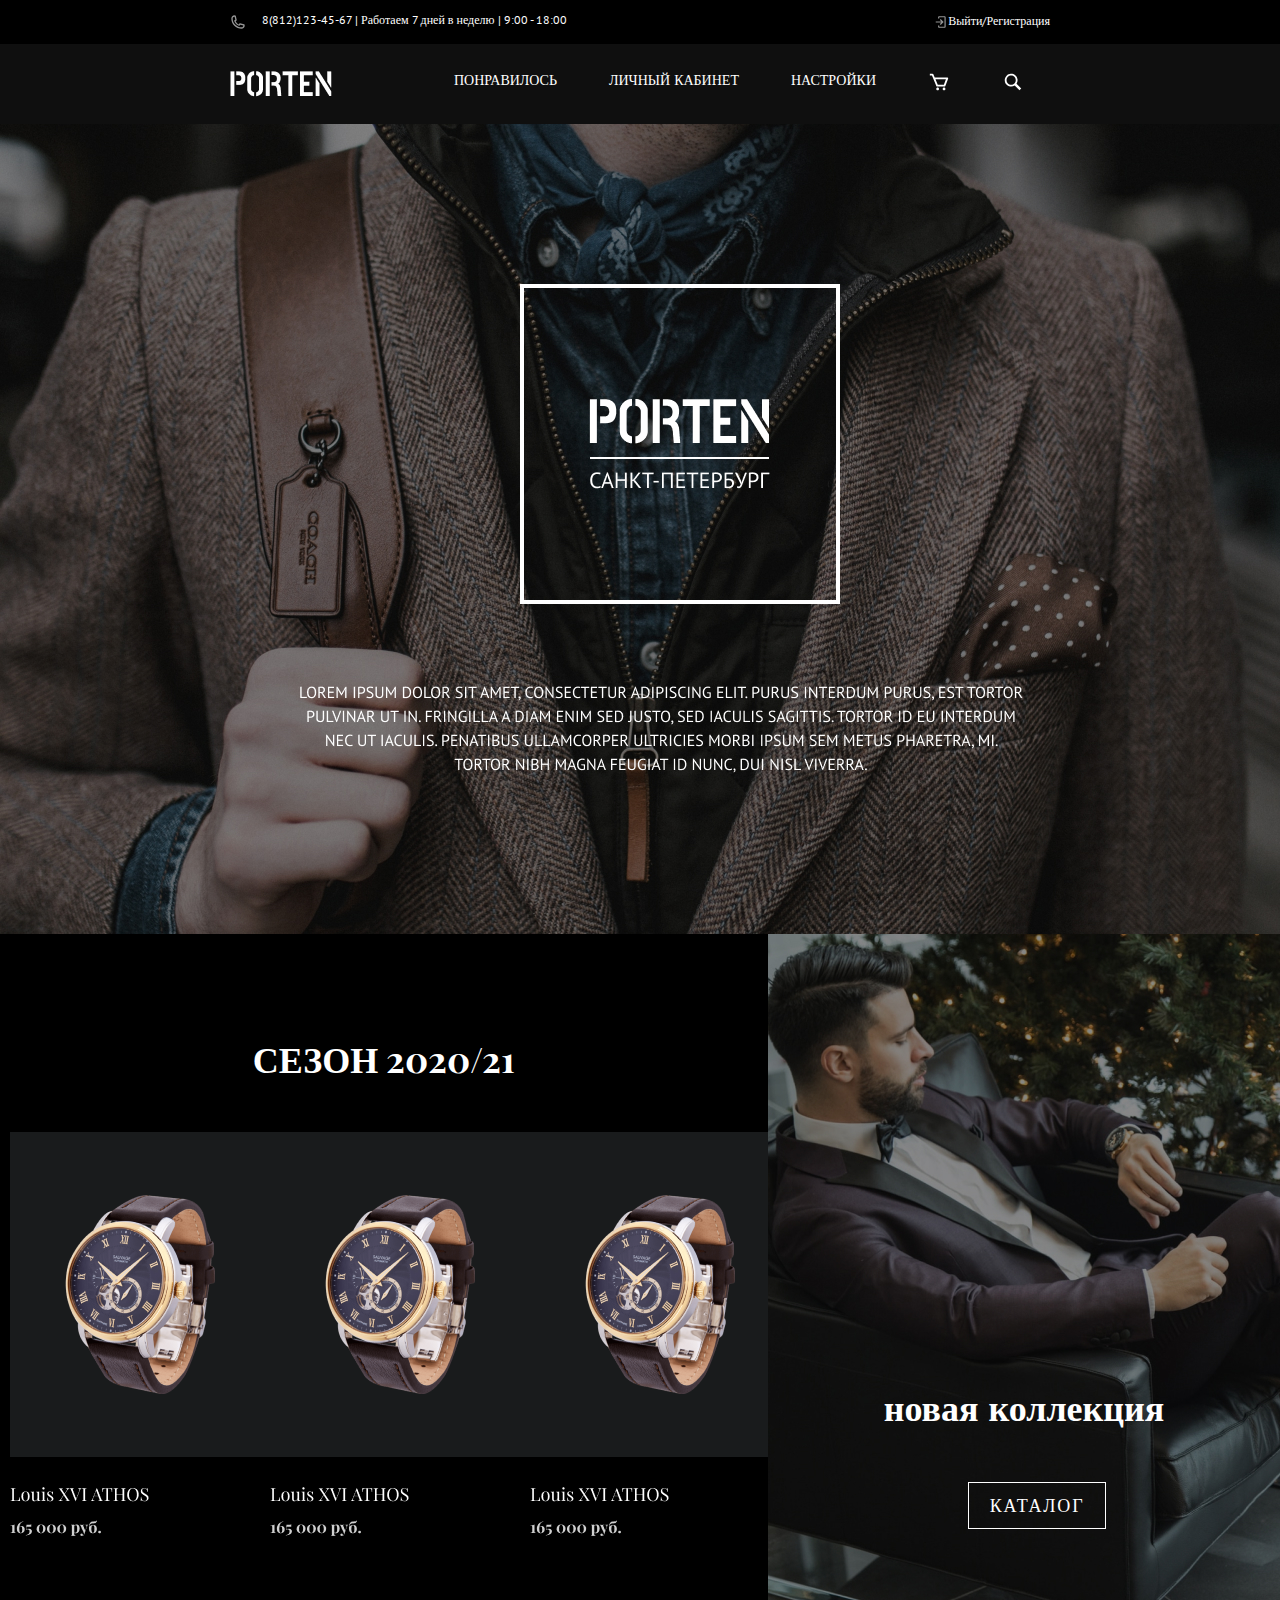
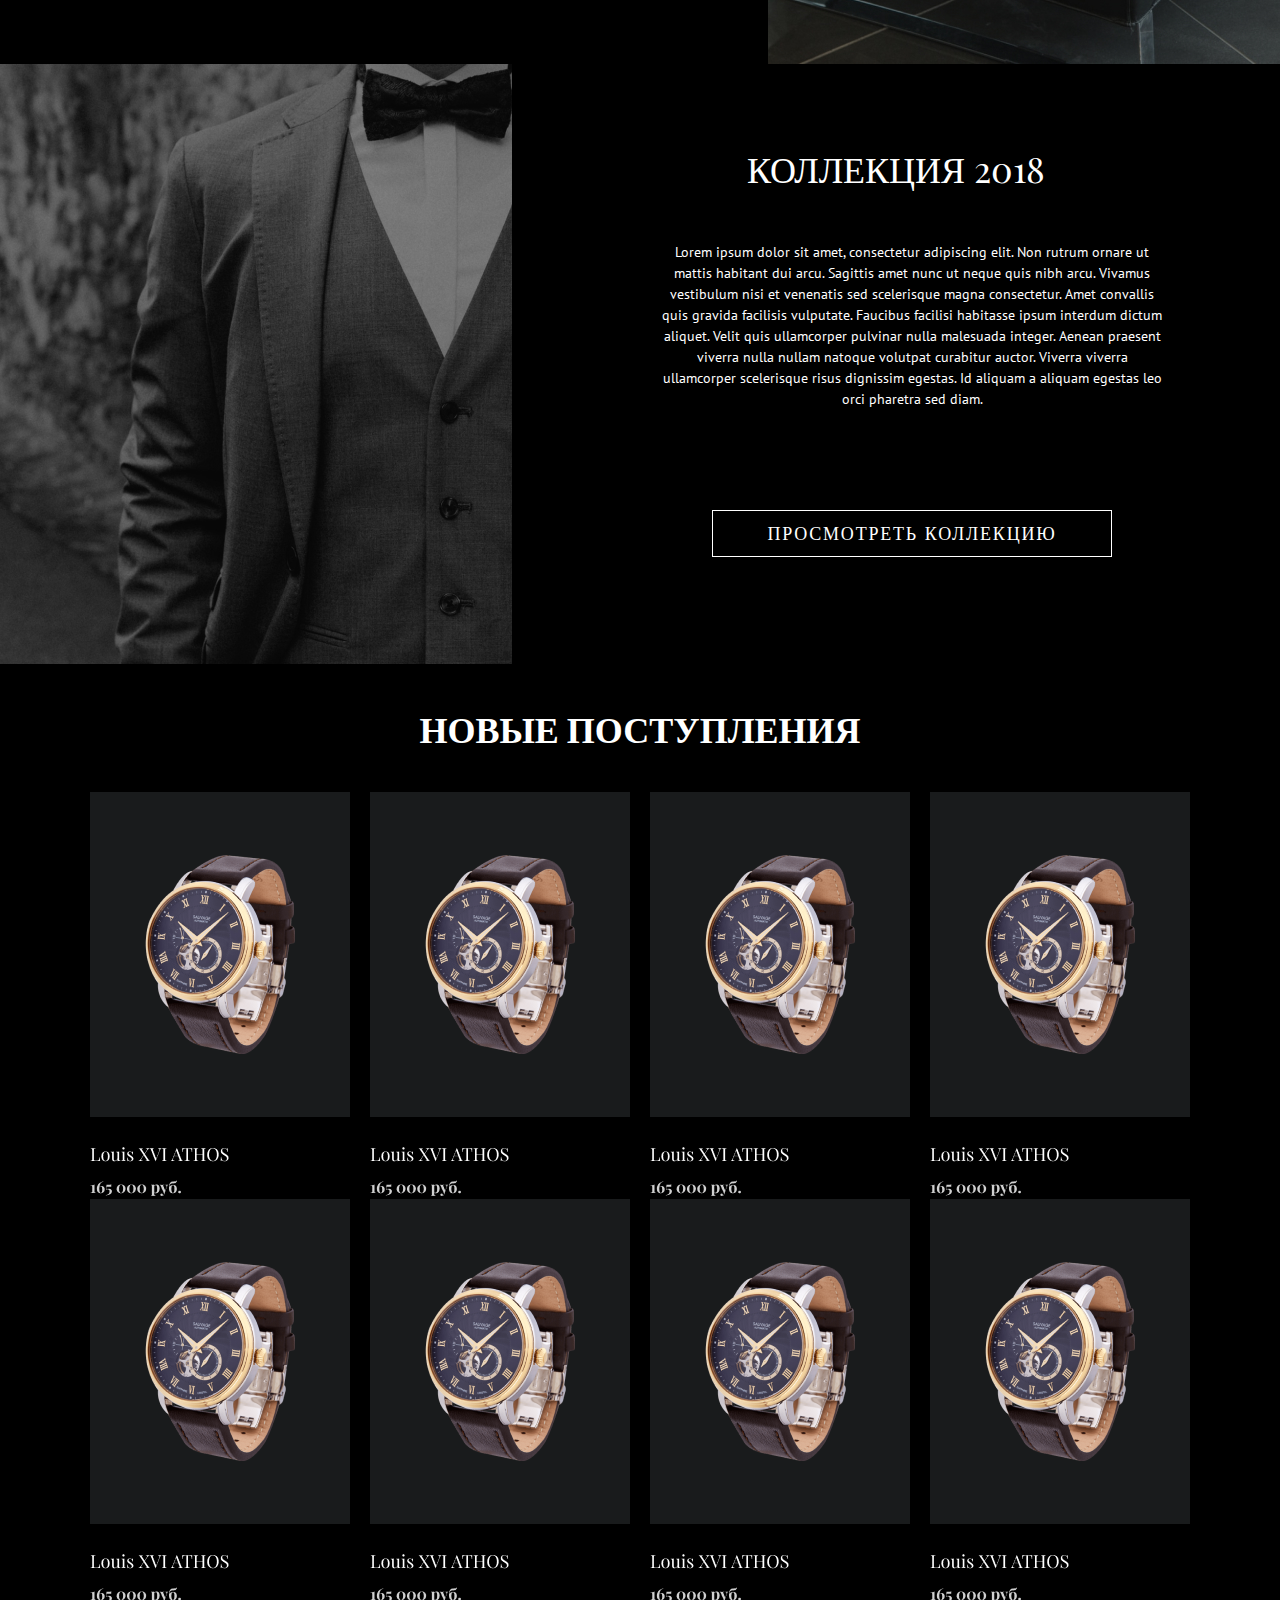
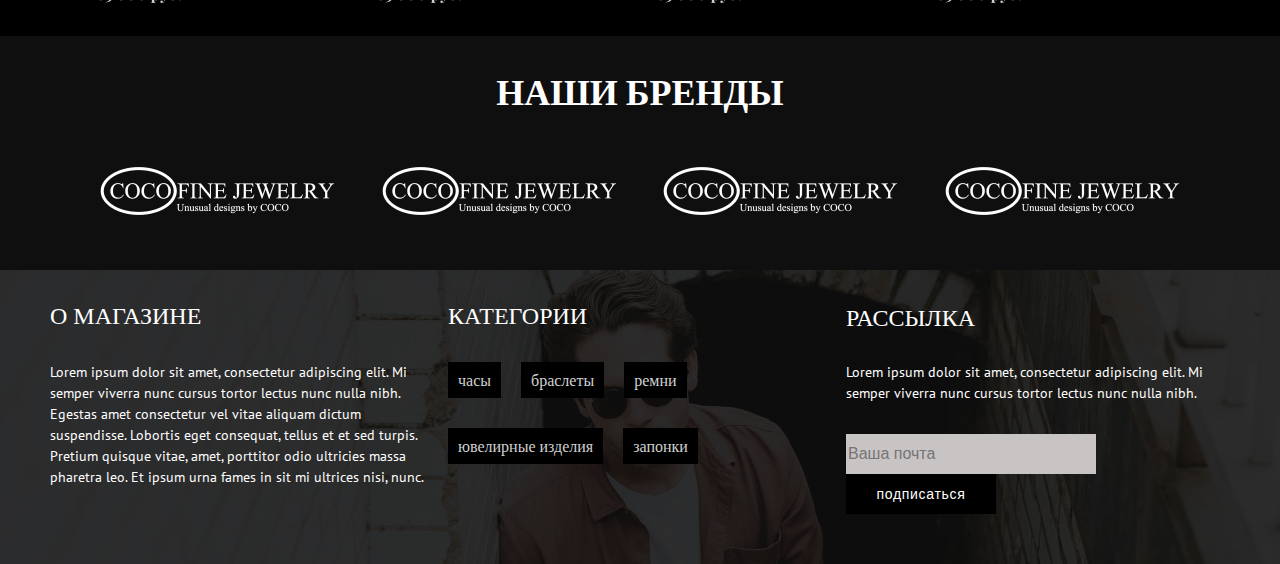
==== index.html @ 3da35cd3 "Create HTML/CSS" ====
<!DOCTYPE html>
<html lang="ru">
<head>
    <meta charset="UTF-8">
    <meta http-equiv="X-UA-Compatible" content="IE=edge">
    <meta name="viewport" content="width=device-width, initial-scale=1.0">
    <title>Shop</title>
    <link rel="stylesheet" href="./css/reset.css">
    <link rel="stylesheet" href="./css/style.css">
</head>
<body>
    <header class="header">
        <!-- <div class="wrapper"> -->
            <div class="header__contakty">
                <div class="phone__number"><img class="ic__phone" src="/img/SVG/eva_phone-outline.svg" alt="Вызов"><span>8(812)123-45-67 | Работаем 7 дней в неделю | 9:00 - 18:00</span></div>
                <div class="exit__reg"><img src="/img/SVG/ic_exit_reg.svg" alt="Exit"><a href="/" class="exit__reg__link">Выйти/Регистрация</a></div>
            </div>
                <div class="header__wrapper">
                    <div class="header__logo__nav">
                        <a href="/" class="logo__header"><img src="/img/SVG/PORTEN.png" alt="Porten"></a>
                    </div>
                    <nav class="header__nav">
                        <ul class="header__list">
                            <li class="header__item">
                                <a href="/" class="header__link">Понравилось</a>
                            </li>
                            <li class="header__item">
                                <a href="/" class="header__link">Личный кабинет</a>
                            </li>
                            <li class="header__item">
                                <a href="/" class="header__link">Настройки</a>
                            </li>
                            <li class="header__item">
                                <a href="/" class="header__link">
                                    <img src="/img/SVG/ic_korzina.svg" alt="Корзина">
                                </a>
                            </li>
                            <li class="header__item">
                                <a href="/" class="header__link">
                                    <img src="/img/SVG/ic_search.svg" alt="Поиск">
                                </a>
                            </li>
                        </ul>
                    </nav>
                </div>
        <!-- </div> -->
    </header>
    <main class="main">
        <section class="section__1">
            <div class="logo__main__section__1">
                <img src="/img/SVG/logo_main_section_1_png.png" alt="Логотип">
            </div>
            <div class="text__main__section__1">
                <img src="/img/SVG/text_main_section_1.png" alt="Text">
            </div>
        </section>
        <section class="section__2">
            <div class="wrapper__section__2">
                <div class="new__season">
                    <div class="text__new__season">СЕЗОН 2020/21</div>
                    <div class="cards__new__season">
                        <div class="card__new__season">
                            <img src="/img/SVG/new_season_card.png" alt="Card">
                        </div>
                        <div class="card__new__season">
                            <img src="/img/SVG/new_season_card.png" alt="Card">
                        </div>
                        <div class="card__new__season">
                            <img src="/img/SVG/new_season_card.png" alt="Card">
                        </div>
                    </div>
                </div>
                <div class="new__colection">
                    <div class="text__new__colection">новая коллекция</div>
                    <button class="btn__new__colection">каталог</button>
                </div>
            </div>
        </section>
        <section class="section__3">
            <div class="wrapper__section__3">
                <div class="simpl__image">
                    <img src="/img/SVG/bg_simpl_image.jpg" alt="Picture">
                </div>
                <div class="old__colection">
                    <div class="old__colection__header">коллекция 2018</div>
                    <div class="old__colection__text">Lorem ipsum dolor sit amet, consectetur adipiscing elit. Non rutrum ornare ut mattis habitant dui arcu. Sagittis amet nunc ut neque quis nibh arcu. Vivamus vestibulum nisi et venenatis sed scelerisque magna consectetur. Amet convallis quis gravida facilisis vulputate. Faucibus facilisi habitasse ipsum interdum dictum aliquet. Velit quis ullamcorper pulvinar nulla malesuada integer. Aenean praesent viverra nulla nullam natoque volutpat curabitur auctor. Viverra viverra ullamcorper scelerisque risus dignissim egestas. Id aliquam a aliquam egestas leo orci pharetra sed diam. </div>
                    <button class="btn__old__colection">Просмотреть коллекцию</button>
                </div>
            </div>
        </section>
        <section class="section__4">
            <div class="new__arrivals__header">новые поступления</div>
            <div class="new__arrivals__cards">
                <div class="new__arrivals__card">
                    <img src="/img/SVG/new_season_card.png" alt="">
                </div>
                <div class="new__arrivals__card">
                    <img src="/img/SVG/new_season_card.png" alt="">
                </div>
                <div class="new__arrivals__card">
                    <img src="/img/SVG/new_season_card.png" alt="">
                </div>
                <div class="new__arrivals__card">
                    <img src="/img/SVG/new_season_card.png" alt="">
                </div>
                <div class="new__arrivals__card">
                    <img src="/img/SVG/new_season_card.png" alt="">
                </div>
                <div class="new__arrivals__card">
                    <img src="/img/SVG/new_season_card.png" alt="">
                </div>
                <div class="new__arrivals__card">
                    <img src="/img/SVG/new_season_card.png" alt="">
                </div>
                <div class="new__arrivals__card">
                    <img src="/img/SVG/new_season_card.png" alt="">
                </div>
            </div>
        </section>
        <section class="section__5">
            <div class="our__brends__header">наши бренды</div>
            <div class="our__brends">
                <div class="our__brends__logo">
                    <img src="/img/SVG/our_brends_logo.png" alt="">
                </div>
                <div class="our__brends__logo">
                    <img src="/img/SVG/our_brends_logo.png" alt="">
                </div>
                <div class="our__brends__logo">
                    <img src="/img/SVG/our_brends_logo.png" alt="">
                </div>
                <div class="our__brends__logo">
                    <img src="/img/SVG/our_brends_logo.png" alt="">
                </div>
            </div>
        </section>
    </main>
    <footer class="footer">
        <div class="footer__shop__info">
            <div class="shop__info__header">о магазине</div>
            <div class="shop__info__text">
                Lorem ipsum dolor sit amet, consectetur adipiscing elit. Mi semper viverra nunc cursus tortor lectus nunc nulla nibh. Egestas amet consectetur vel vitae aliquam dictum suspendisse. Lobortis eget consequat, tellus et et sed turpis. Pretium quisque vitae, amet, porttitor odio ultricies massa pharetra leo. Et ipsum urna fames in sit mi ultrices nisi, nunc.
            </div>
        </div>
        <div class="footer__category">
            <div class="footer__category__header">категории</div>
            <div class="footer__category__links">
                <div class="footer__category__item">
                    <a class="footer__category__link" href="/">часы</a>
                </div>
                <div class="footer__category__item">
                    <a class="footer__category__link" href="/">браслеты</a>
                </div>
                <div class="footer__category__item">
                    <a class="footer__category__link" href="/">ремни</a>
                </div>
                <div class="footer__category__item">
                    <a class="footer__category__link" href="/">ювелирные изделия</a>
                </div>
                <div class="footer__category__item">
                    <a class="footer__category__link" href="/">запонки</a>
                </div>
            </div>
        </div>
        <div class="footer__mailing">
            <div class="footer__mailing__header">рассылка</div>
            <div class="footer__mailing__text">
                Lorem ipsum dolor sit amet, consectetur adipiscing elit. Mi semper viverra nunc cursus tortor lectus nunc nulla nibh.
            </div>
            <div class="footer__mailing__form">
                <form>
                    <input type="text" name="mail" placeholder="Ваша почта">
                    <input class="btn__input" type="submit" name="submit" value="подписаться">
                </form>
            </div>
        </div>
    </footer>
</body>
</html>
---- css/style.css ----
/* pt-sans-regular - latin */
@font-face {
    font-family: 'PT Sans';
    font-style: normal;
    font-weight: 400;
    src: local(''),
         url('../fonts/pt-sans-v12-latin-regular.woff2') format('woff2'), /* Chrome 26+, Opera 23+, Firefox 39+ */
         url('../fonts/pt-sans-v12-latin-regular.woff') format('woff'); /* Chrome 6+, Firefox 3.6+, IE 9+, Safari 5.1+ */
}

/* playfair-display-regular - latin */
@font-face {
    font-family: 'Playfair Display';
    font-style: normal;
    font-weight: 400;
    src: local(''),
         url('../fonts/playfair-display-v22-latin-regular.woff2') format('woff2'), /* Chrome 26+, Opera 23+, Firefox 39+ */
         url('../fonts/playfair-display-v22-latin-regular.woff') format('woff'); /* Chrome 6+, Firefox 3.6+, IE 9+, Safari 5.1+ */
  }
  /* playfair-display-700 - latin */
  @font-face {
    font-family: 'Playfair Display';
    font-style: normal;
    font-weight: 700;
    src: local(''),
         url('../fonts/playfair-display-v22-latin-700.woff2') format('woff2'), /* Chrome 26+, Opera 23+, Firefox 39+ */
         url('../fonts/playfair-display-v22-latin-700.woff') format('woff'); /* Chrome 6+, Firefox 3.6+, IE 9+, Safari 5.1+ */
  }

html {
    box-sizing: border-box;
}
*, *::before, *::after {
    box-sizing: inherit;
}

body {
    font-family: 'PT Sans';
    font-style: normal;
    font-weight: 400;  
}

/* =========== Header style START=========== */

.header {
    background-color: black;
    /* position: fixed; */
    top: 0;
    left: 0;
    width: 100%;
}

.wrapper {
    width: 1110px;
    margin: 0 auto;
}

.header__contakty {
    display: flex;
    flex-wrap: wrap;
    align-items: center;
    justify-content: space-between;
    height: 44px;

}

.exit__reg {
    display: flex;
    flex-wrap: wrap;
    padding-top: 14px;
    padding-bottom: 14px;
    font-size: 12px;
    padding-right: 230px;
}

.exit__reg__link {
    text-decoration: none;
    color: white;
}

.phone__number {
    display: flex;
    flex-wrap: wrap;
    padding-top: 14px;
    padding-bottom: 14px;
    padding-left: 230px;
    color: white;
    font-size: 12px;
}

.ic__phone {
    padding-right: 16px;
}

.header__wrapper {
    display: flex;
    flex-wrap: wrap;
    align-items: center;
    justify-content: space-between;
    height: 80px;
    background-color: #0F0F0F;
}

.header__wrapper__bg {
    /* width: 1920px; */
    background-color: #0F0F0F;
}

.header__logo__nav {
    padding-left: 230px;
}

.header__nav {
    padding-right: 230px;
}

.logo__header {
    font-size: 36px;
    text-decoration: none;
}

.header__list {
    display: flex;
    flex-wrap: wrap;
    /* font-size: 14px; */
}

.header__item {
    padding: 26px;
}

.header__item:hover{
    transition: 1s;
    background: rgba(201, 196, 196, 0.137);
    color: black;
}


.header__link {
    font-size: 14px;
    line-height: 18px;
    text-transform: uppercase;
    text-decoration: none;
    color: white;
}

.header__link:hover,
.header__link:active,
.exit__reg__link:hover,
.exit__reg__link:active {
    opacity: .75;
    /* transition: 1.5s;
    background: rgb(126, 99, 99);
    color: black; */
}

/* =========== Main style START=========== */

.section__1{
    height: 810px;
    background: url(../img/SVG/Rectangle\ 3.jpg) no-repeat center;
    background-size: cover;
}

.logo__main__section__1{
    padding-left: 520px;
    padding-top: 160px;
}

.text__main__section__1{
    padding-top: 80px;
    padding-left: 300px;
}

.wrapper__section__2{
    display: flex;
    height: 730px;
}

.new__season{
    height: 730px;
    width: 60%;
    background-color: black;
}

.text__new__season{
    font-family: Playfair Display;
    font-style: normal;
    font-weight: bold;
    font-size: 36px;
    line-height: 48px;
    text-align: center;
    text-transform: uppercase;
    color: white;
    padding-top: 100px;
}

.cards__new__season{
    display: flex;
    justify-content: space-between;
    margin: 50px 10px 0 10px;
}

.new__colection{
    height: 730px;
    width: 40%;
    background: url(../img/SVG/bg_new_collection.jpg) no-repeat;
}

.text__new__colection{
    font-family: PT Sans;
    font-weight: bold;
    font-size: 36px;
    line-height: 48px;
    text-align: center;
    color: white;
    padding-top: 450px;
}

.btn__new__colection{
    margin-left: 200px;
    margin-top: 50px;
    width: 138px;
    height: 47px;
    font-family: PT Sans;
    font-style: normal;
    font-weight: normal;
    font-size: 18px;
    line-height: 23px;
    text-align: center;
    letter-spacing: 0.1em;
    text-transform: uppercase;
    border: 1px solid white;
    color: white;
    background-color: transparent;
}

.btn__new__colection:hover{
    /* opacity: .75; */
    cursor: pointer;
    transition: 0.5s;
    background: rgba(201, 196, 196, 0.137);
    /* color: black; */
}

.wrapper__section__3{
    display: flex;
    height: 600px;
}

.simpl__image{
    background: url(/img/SVG/bg_simpl_image.jpg) no-repeat center;
    width: 40%;
}

.old__colection{
    background-color: black;
    width: 60%;
}

.old__colection__header{
    font-family: Playfair Display;
    font-style: normal;
    font-weight: normal;
    font-size: 36px;
    line-height: 48px;
    text-align: center;
    text-transform: uppercase;
    color: white;
    padding-top: 80px;
}

.old__colection__text{
    font-family: PT Sans;
    font-style: normal;
    font-weight: normal;
    font-size: 14px;
    line-height: 150%;
    text-align: center;
    color: white;
    width: 500px;
    margin-top: 50px;
    margin-left: 150px;
}

.btn__old__colection{
    margin-left: 200px;
    margin-top: 100px;
    width: 400px;
    height: 47px;
    font-family: PT Sans;
    font-style: normal;
    font-weight: normal;
    font-size: 18px;
    line-height: 23px;
    text-align: center;
    letter-spacing: 0.1em;
    text-transform: uppercase;
    border: 1px solid white;
    color: white;
    background-color: transparent;
}

.btn__old__colection:hover{
    /* opacity: .75; */
    cursor: pointer;
    transition: 0.5s;
    background: rgba(201, 196, 196, 0.137);
}

.section__4{
    background-color: black;
}

.new__arrivals__header{
    font-family: Playfair Display;
    font-style: normal;
    font-weight: bold;
    font-size: 36px;
    line-height: 48px;
    text-align: center;
    text-transform: uppercase;
    color: #FFFFFF;
    padding-top: 40px;
}

.new__arrivals__cards{
    display: flex;
    justify-content: space-between;
    flex-wrap: wrap;
    width: 1100px;
    margin: 0 auto;
    padding-top: 40px;
    padding-bottom: 30px;
}

.section__5{
    background-color: #0F0F0F;
}

.our__brends__header{
    font-family: Playfair Display;
    font-style: normal;
    font-weight: bold;
    font-size: 36px;
    line-height: 48px;
    text-align: center;
    text-transform: uppercase;
    color: white;
    padding-top: 30px;
    
}

.our__brends{
    display: flex;
    justify-content: space-between;
    width: 1100px;
    margin: 0 auto;
    padding-top: 30px;
    padding-bottom: 30px;
}

/* =========== Footer style START=========== */

.footer{
    display: flex;
    justify-content: space-between;
    background: url(../img/SVG/bg_footer.jpg) no-repeat center;
    padding-bottom: 50px;
}

.footer__shop__info{
    width: 30%;
    margin-left: 50px;
}

.shop__info__header{
    font-style: normal;
    font-weight: normal;
    font-size: 24px;
    line-height: 32px;
    text-transform: uppercase;
    color: #FFFFFF;
    padding-top: 30px;
}

.shop__info__text{
    font-family: PT Sans;
    font-style: normal;
    font-weight: normal;
    font-size: 14px;
    line-height: 150%;
    color: #FFFFFF;
    padding-top: 30px;
}

.footer__category{
    width: 30%;
}

.footer__category__header{
    font-style: normal;
    font-weight: normal;
    font-size: 24px;
    line-height: 32px;
    text-transform: uppercase;
    color: #FFFFFF;
    padding-top: 30px;
}

.footer__category__links{
    display: flex;
    /* justify-content: space-between; */
    flex-wrap: wrap;
    padding-right: 10px;
    padding-top: 30px;
}

.footer__category__item{
    /* border: 1px solid black; */
    background-color: black;
    padding: 10px;
    margin-right: 20px;
    margin-bottom: 30px;
}

.footer__category__item:hover{
    transition: 0.5s;
    background: rgba(201, 196, 196, 0.137);
    color: black;
}

.footer__category__link{
    text-decoration: none;
    color: #D0D0D0;
}

.footer__mailing{
    width: 30%;
    margin-right: 50px;
}

.footer__mailing__header{
    font-family: Playfair Display;
    font-style: normal;
    font-weight: normal;
    font-size: 24px;
    line-height: 32px;
    text-transform: uppercase;
    color: #FFFFFF;
    padding-top: 30px;
}

.footer__mailing__text{
    font-family: PT Sans;
    font-style: normal;
    font-weight: normal;
    font-size: 14px;
    line-height: 150%;
    color: #FFFFFF;
    padding-top: 30px;
}

.footer__mailing__form{
    padding-top: 30px;
}

input[type="text"]{
    width: 250px;
    height: 40px;
    font-size: 16px;
    background-color: rgb(201, 196, 196);
    color: black;
    border: none;

}

.btn__input{
    padding: 5px;
    height: 40px;
    width: 150px;
    /* font-family: PT Sans; */
    font-style: normal;
    font-weight: normal;
    font-size: 14px;
    line-height: 150%;
    letter-spacing: 0.05em;
    color: #FFFFFF;
    background-color:black;
    border: none;
    cursor: pointer;
}

.btn__input:hover{
    transition: 1s;
    background: rgba(201, 196, 196, 0.336);
    color: black;
}
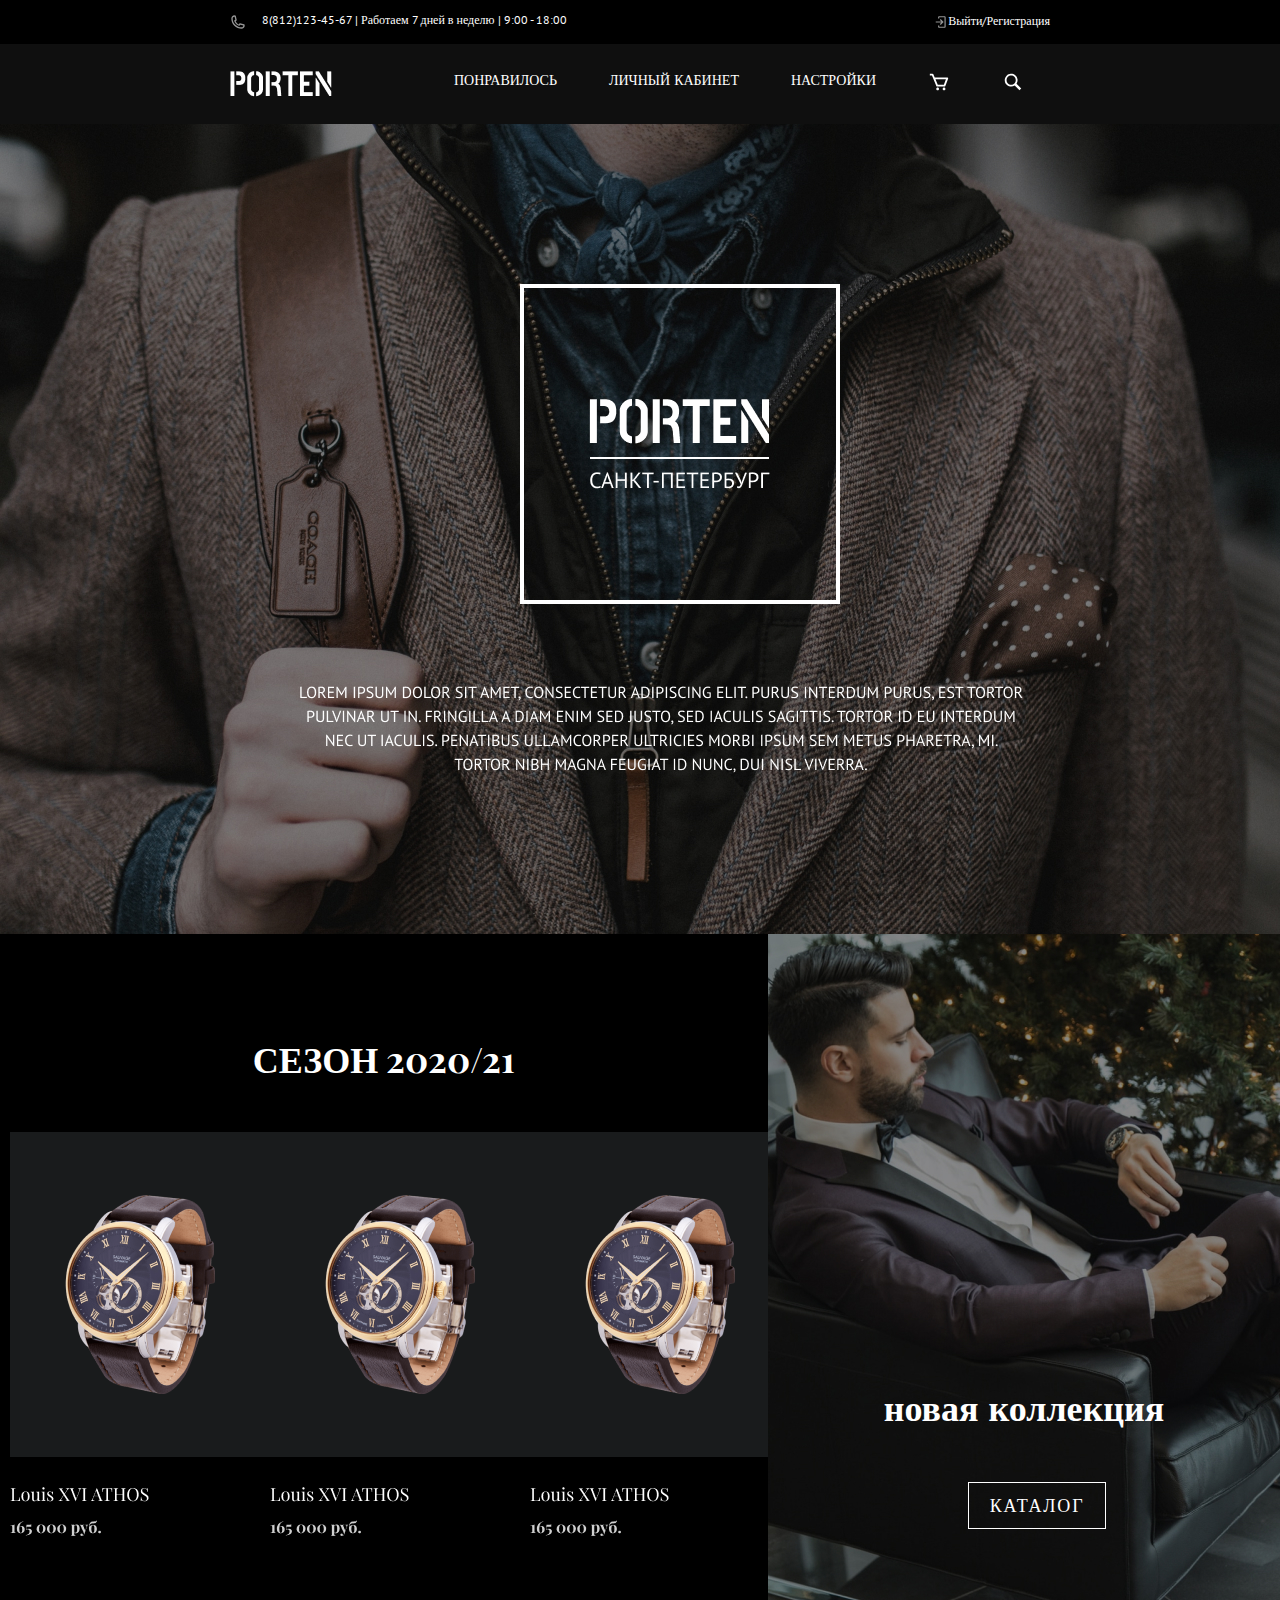
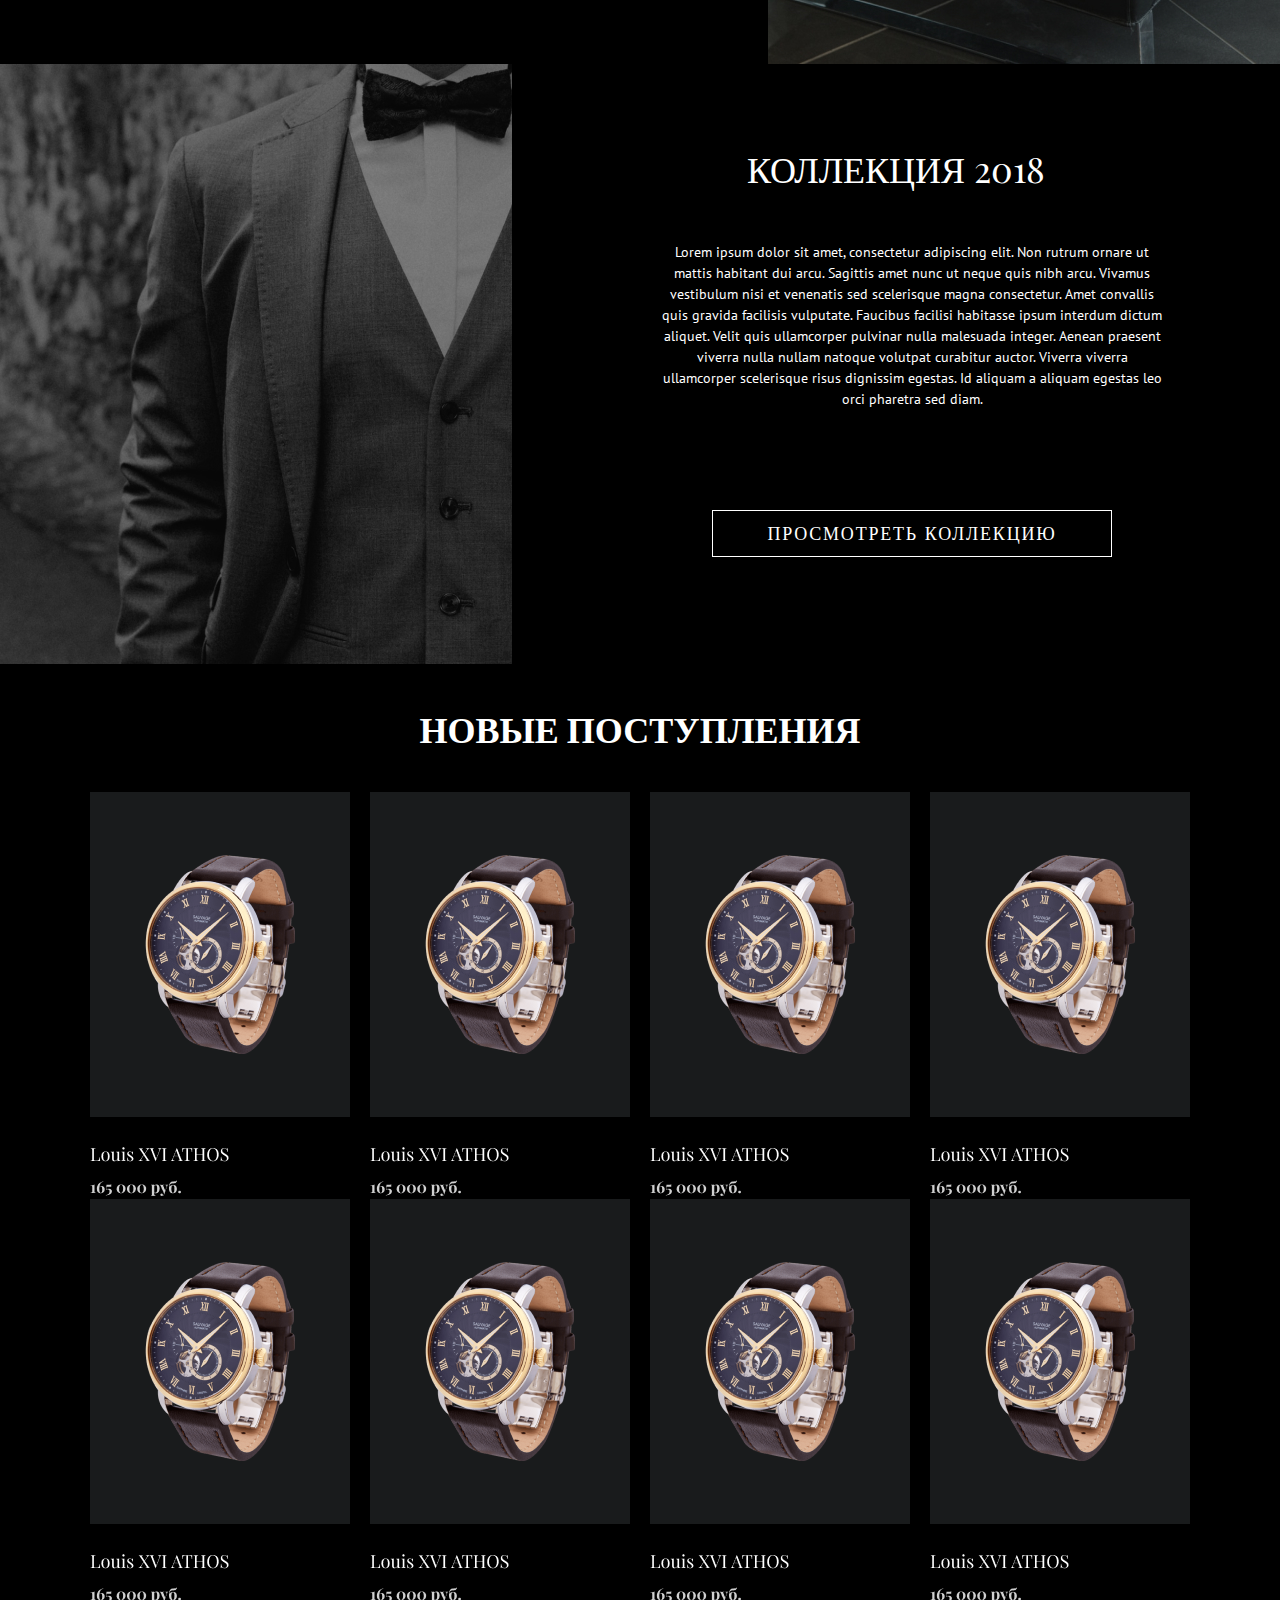
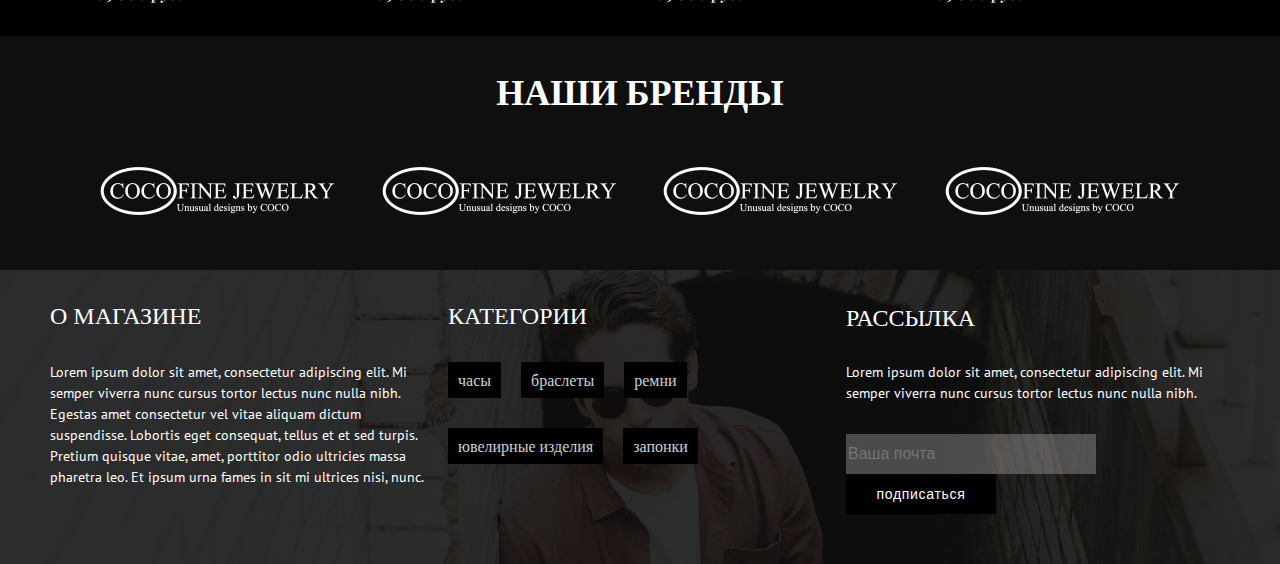
==== commit 3b4d5aa9: "add js components & services" ====
--- a/index.html
+++ b/index.html
@@ -169,11 +169,12 @@
             </div>
             <div class="footer__mailing__form">
                 <form>
-                    <input type="text" name="mail" placeholder="Ваша почта">
+                    <input class="window__input" type="text" name="mail" placeholder="Ваша почта">
                     <input class="btn__input" type="submit" name="submit" value="подписаться">
                 </form>
             </div>
         </div>
     </footer>
 </body>
+    <script type="module" src="./js/index.js"></script> 
 </html>--- a/css/style.css
+++ b/css/style.css
@@ -469,7 +469,7 @@
     width: 250px;
     height: 40px;
     font-size: 16px;
-    background-color: rgb(201, 196, 196);
+    background-color: rgba(201, 196, 196, 0.336);
     color: black;
     border: none;
 
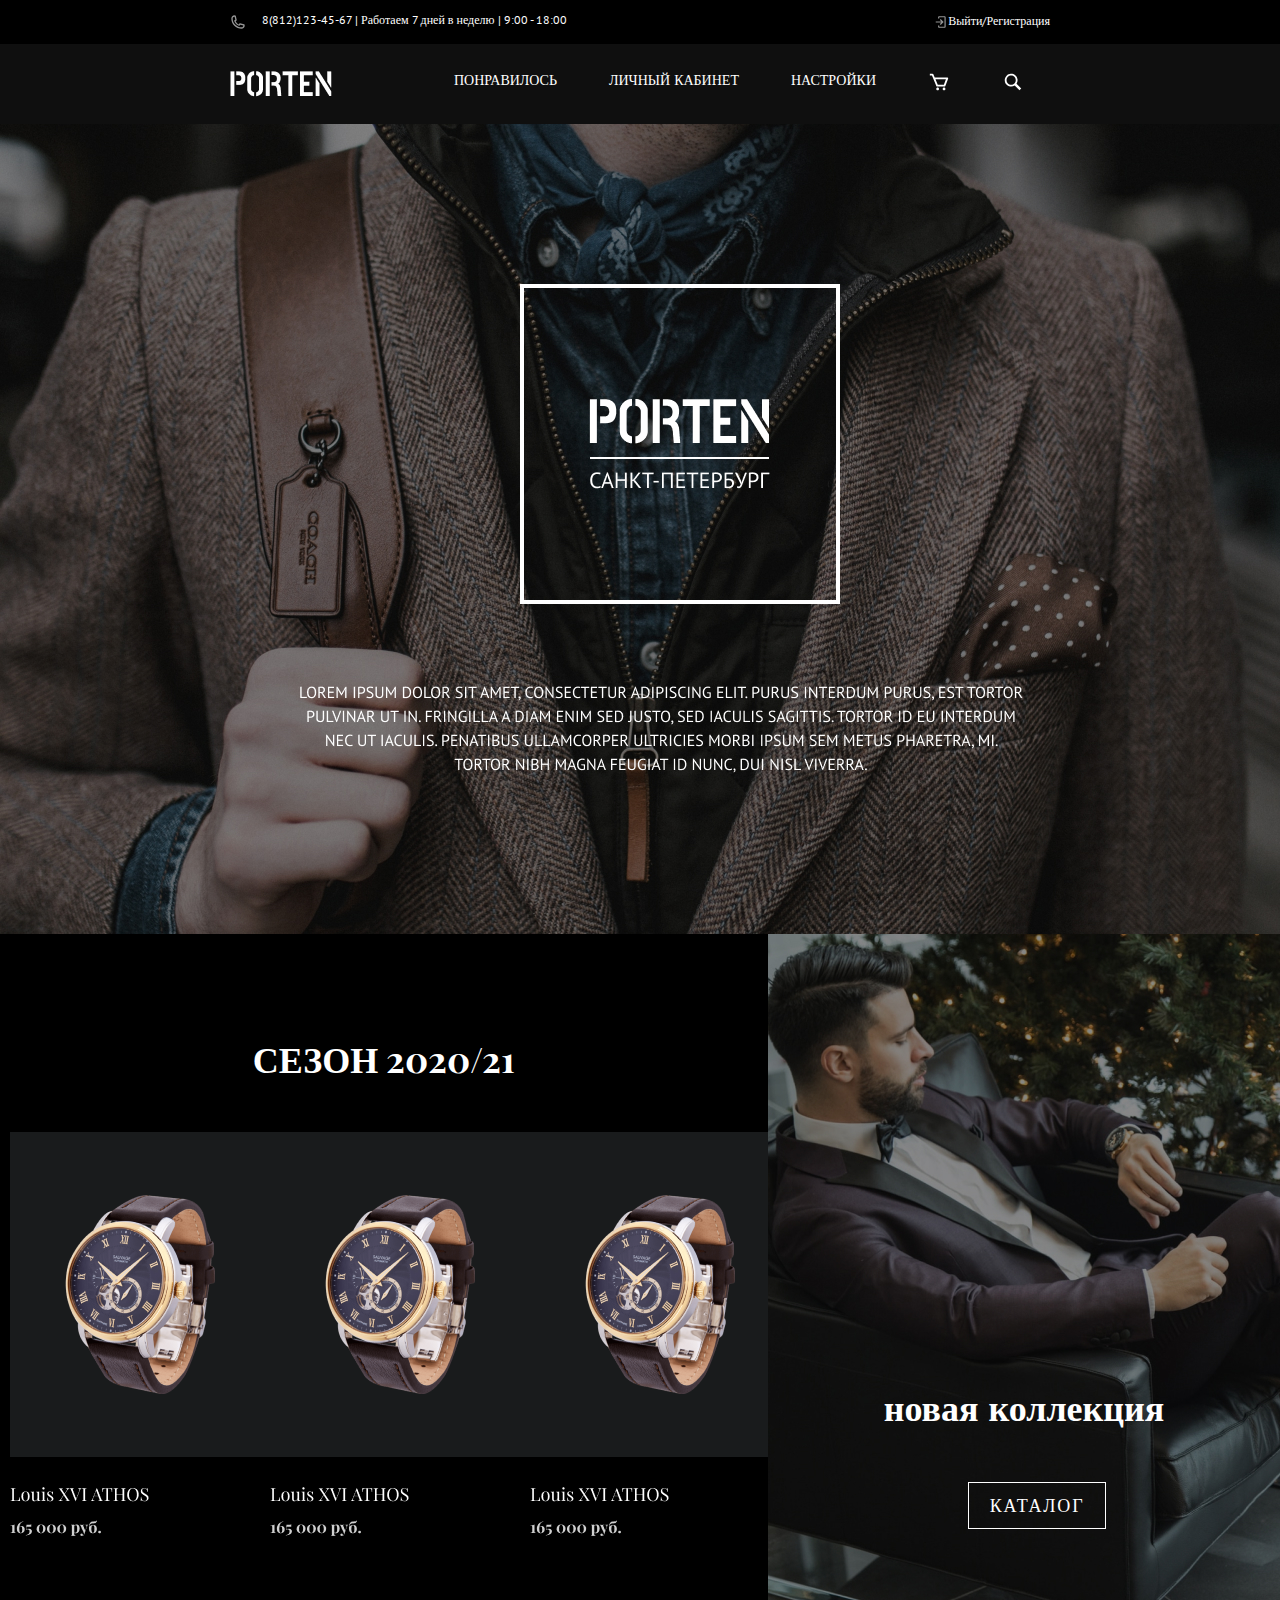
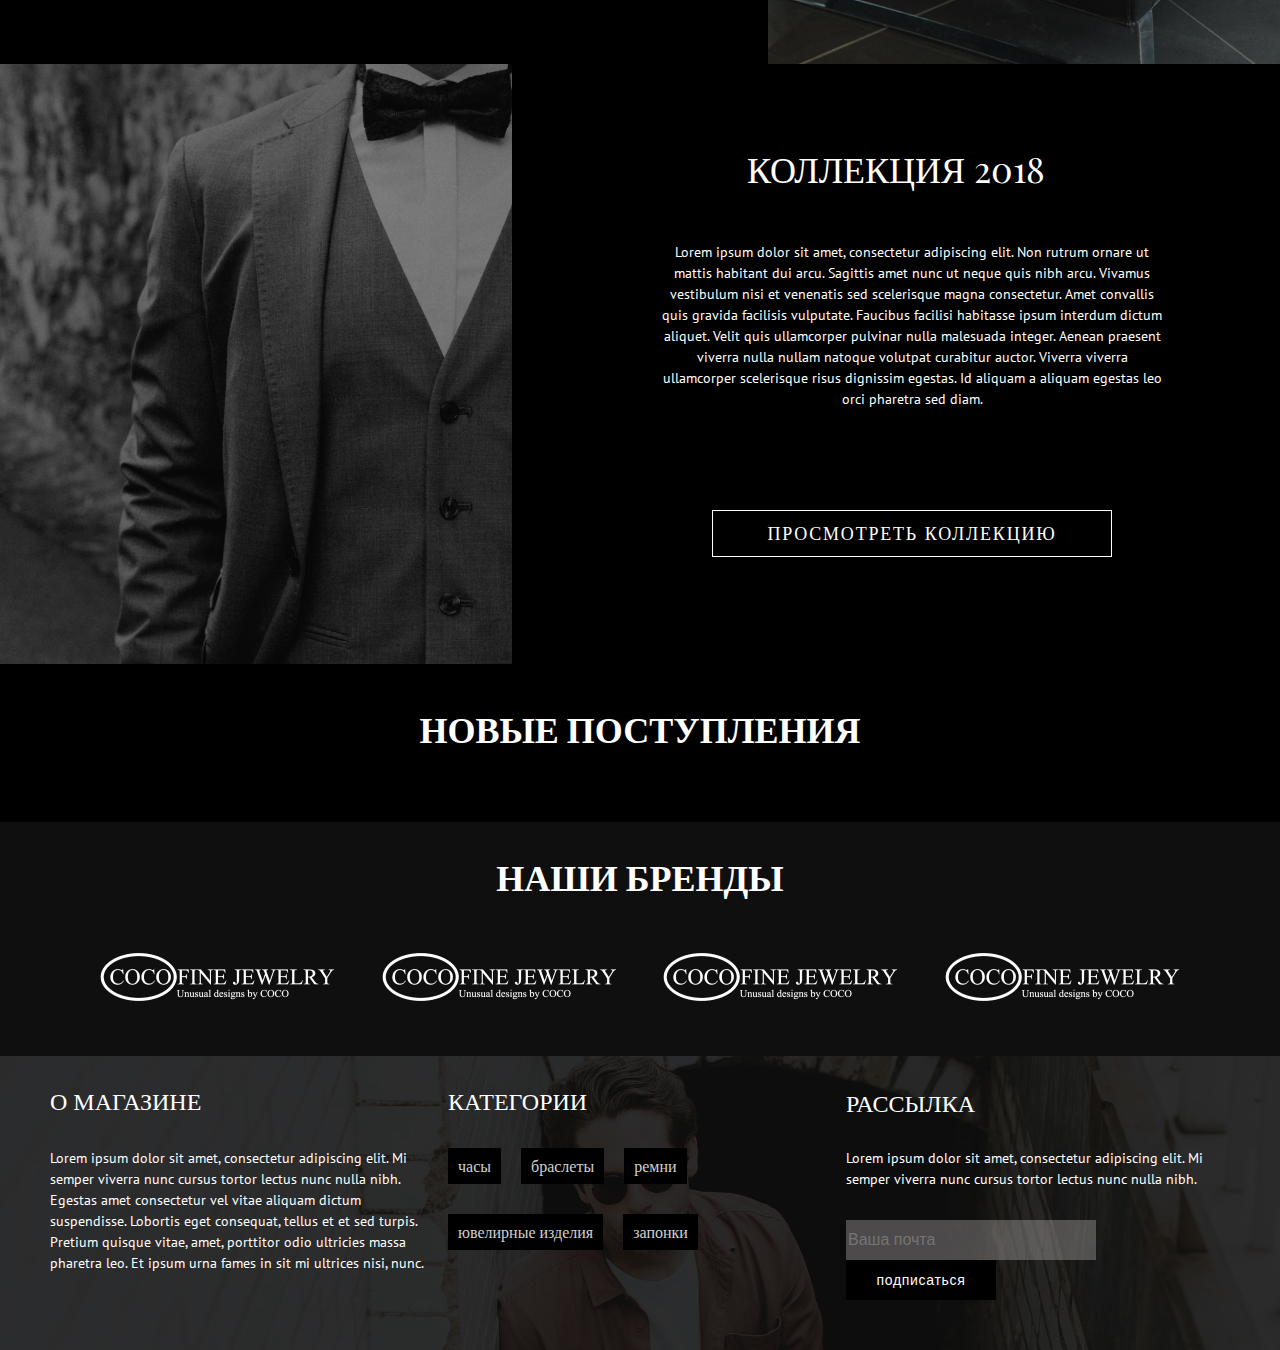
==== commit 0fff6a5c: "add authorization" ====
--- a/index.html
+++ b/index.html
@@ -1,5 +1,6 @@
 <!DOCTYPE html>
 <html lang="ru">
+
 <head>
     <meta charset="UTF-8">
     <meta http-equiv="X-UA-Compatible" content="IE=edge">
@@ -8,41 +9,44 @@
     <link rel="stylesheet" href="./css/reset.css">
     <link rel="stylesheet" href="./css/style.css">
 </head>
+
 <body>
     <header class="header">
         <!-- <div class="wrapper"> -->
-            <div class="header__contakty">
-                <div class="phone__number"><img class="ic__phone" src="/img/SVG/eva_phone-outline.svg" alt="Вызов"><span>8(812)123-45-67 | Работаем 7 дней в неделю | 9:00 - 18:00</span></div>
-                <div class="exit__reg"><img src="/img/SVG/ic_exit_reg.svg" alt="Exit"><a href="/" class="exit__reg__link">Выйти/Регистрация</a></div>
+        <div class="header__contakty">
+            <div class="phone__number"><img class="ic__phone" src="/img/SVG/eva_phone-outline.svg"
+                    alt="Вызов"><span>8(812)123-45-67 | Работаем 7 дней в неделю | 9:00 - 18:00</span></div>
+            <div class="exit__reg"><img src="/img/SVG/ic_exit_reg.svg" alt="Exit"><a href="/auth.html"
+                    class="exit__reg__link">Выйти/Регистрация</a></div>
+        </div>
+        <div class="header__wrapper">
+            <div class="header__logo__nav">
+                <a href="/" class="logo__header"><img src="/img/SVG/PORTEN.png" alt="Porten"></a>
             </div>
-                <div class="header__wrapper">
-                    <div class="header__logo__nav">
-                        <a href="/" class="logo__header"><img src="/img/SVG/PORTEN.png" alt="Porten"></a>
-                    </div>
-                    <nav class="header__nav">
-                        <ul class="header__list">
-                            <li class="header__item">
-                                <a href="/" class="header__link">Понравилось</a>
-                            </li>
-                            <li class="header__item">
-                                <a href="/" class="header__link">Личный кабинет</a>
-                            </li>
-                            <li class="header__item">
-                                <a href="/" class="header__link">Настройки</a>
-                            </li>
-                            <li class="header__item">
-                                <a href="/" class="header__link">
-                                    <img src="/img/SVG/ic_korzina.svg" alt="Корзина">
-                                </a>
-                            </li>
-                            <li class="header__item">
-                                <a href="/" class="header__link">
-                                    <img src="/img/SVG/ic_search.svg" alt="Поиск">
-                                </a>
-                            </li>
-                        </ul>
-                    </nav>
-                </div>
+            <nav class="header__nav">
+                <ul class="header__list">
+                    <li class="header__item">
+                        <a href="/" class="header__link">Понравилось</a>
+                    </li>
+                    <li class="header__item">
+                        <a href="/" class="header__link">Личный кабинет</a>
+                    </li>
+                    <li class="header__item">
+                        <a href="/" class="header__link">Настройки</a>
+                    </li>
+                    <li class="header__item">
+                        <a href="/" class="header__link">
+                            <img src="/img/SVG/ic_korzina.svg" alt="Корзина">
+                        </a>
+                    </li>
+                    <li class="header__item">
+                        <a href="/" class="header__link">
+                            <img src="/img/SVG/ic_search.svg" alt="Поиск">
+                        </a>
+                    </li>
+                </ul>
+            </nav>
+        </div>
         <!-- </div> -->
     </header>
     <main class="main">
@@ -83,7 +87,13 @@
                 </div>
                 <div class="old__colection">
                     <div class="old__colection__header">коллекция 2018</div>
-                    <div class="old__colection__text">Lorem ipsum dolor sit amet, consectetur adipiscing elit. Non rutrum ornare ut mattis habitant dui arcu. Sagittis amet nunc ut neque quis nibh arcu. Vivamus vestibulum nisi et venenatis sed scelerisque magna consectetur. Amet convallis quis gravida facilisis vulputate. Faucibus facilisi habitasse ipsum interdum dictum aliquet. Velit quis ullamcorper pulvinar nulla malesuada integer. Aenean praesent viverra nulla nullam natoque volutpat curabitur auctor. Viverra viverra ullamcorper scelerisque risus dignissim egestas. Id aliquam a aliquam egestas leo orci pharetra sed diam. </div>
+                    <div class="old__colection__text">Lorem ipsum dolor sit amet, consectetur adipiscing elit. Non
+                        rutrum ornare ut mattis habitant dui arcu. Sagittis amet nunc ut neque quis nibh arcu. Vivamus
+                        vestibulum nisi et venenatis sed scelerisque magna consectetur. Amet convallis quis gravida
+                        facilisis vulputate. Faucibus facilisi habitasse ipsum interdum dictum aliquet. Velit quis
+                        ullamcorper pulvinar nulla malesuada integer. Aenean praesent viverra nulla nullam natoque
+                        volutpat curabitur auctor. Viverra viverra ullamcorper scelerisque risus dignissim egestas. Id
+                        aliquam a aliquam egestas leo orci pharetra sed diam. </div>
                     <button class="btn__old__colection">Просмотреть коллекцию</button>
                 </div>
             </div>
@@ -91,7 +101,7 @@
         <section class="section__4">
             <div class="new__arrivals__header">новые поступления</div>
             <div class="new__arrivals__cards">
-                <div class="new__arrivals__card">
+                <!-- <div class="new__arrivals__card">
                     <img src="/img/SVG/new_season_card.png" alt="">
                 </div>
                 <div class="new__arrivals__card">
@@ -114,7 +124,7 @@
                 </div>
                 <div class="new__arrivals__card">
                     <img src="/img/SVG/new_season_card.png" alt="">
-                </div>
+                </div> -->
             </div>
         </section>
         <section class="section__5">
@@ -139,7 +149,10 @@
         <div class="footer__shop__info">
             <div class="shop__info__header">о магазине</div>
             <div class="shop__info__text">
-                Lorem ipsum dolor sit amet, consectetur adipiscing elit. Mi semper viverra nunc cursus tortor lectus nunc nulla nibh. Egestas amet consectetur vel vitae aliquam dictum suspendisse. Lobortis eget consequat, tellus et et sed turpis. Pretium quisque vitae, amet, porttitor odio ultricies massa pharetra leo. Et ipsum urna fames in sit mi ultrices nisi, nunc.
+                Lorem ipsum dolor sit amet, consectetur adipiscing elit. Mi semper viverra nunc cursus tortor lectus
+                nunc nulla nibh. Egestas amet consectetur vel vitae aliquam dictum suspendisse. Lobortis eget consequat,
+                tellus et et sed turpis. Pretium quisque vitae, amet, porttitor odio ultricies massa pharetra leo. Et
+                ipsum urna fames in sit mi ultrices nisi, nunc.
             </div>
         </div>
         <div class="footer__category">
@@ -165,7 +178,8 @@
         <div class="footer__mailing">
             <div class="footer__mailing__header">рассылка</div>
             <div class="footer__mailing__text">
-                Lorem ipsum dolor sit amet, consectetur adipiscing elit. Mi semper viverra nunc cursus tortor lectus nunc nulla nibh.
+                Lorem ipsum dolor sit amet, consectetur adipiscing elit. Mi semper viverra nunc cursus tortor lectus
+                nunc nulla nibh.
             </div>
             <div class="footer__mailing__form">
                 <form>
@@ -176,5 +190,6 @@
         </div>
     </footer>
 </body>
-    <script type="module" src="./js/index.js"></script> 
+<script type="module" src="./js/index.js"></script>
+
 </html>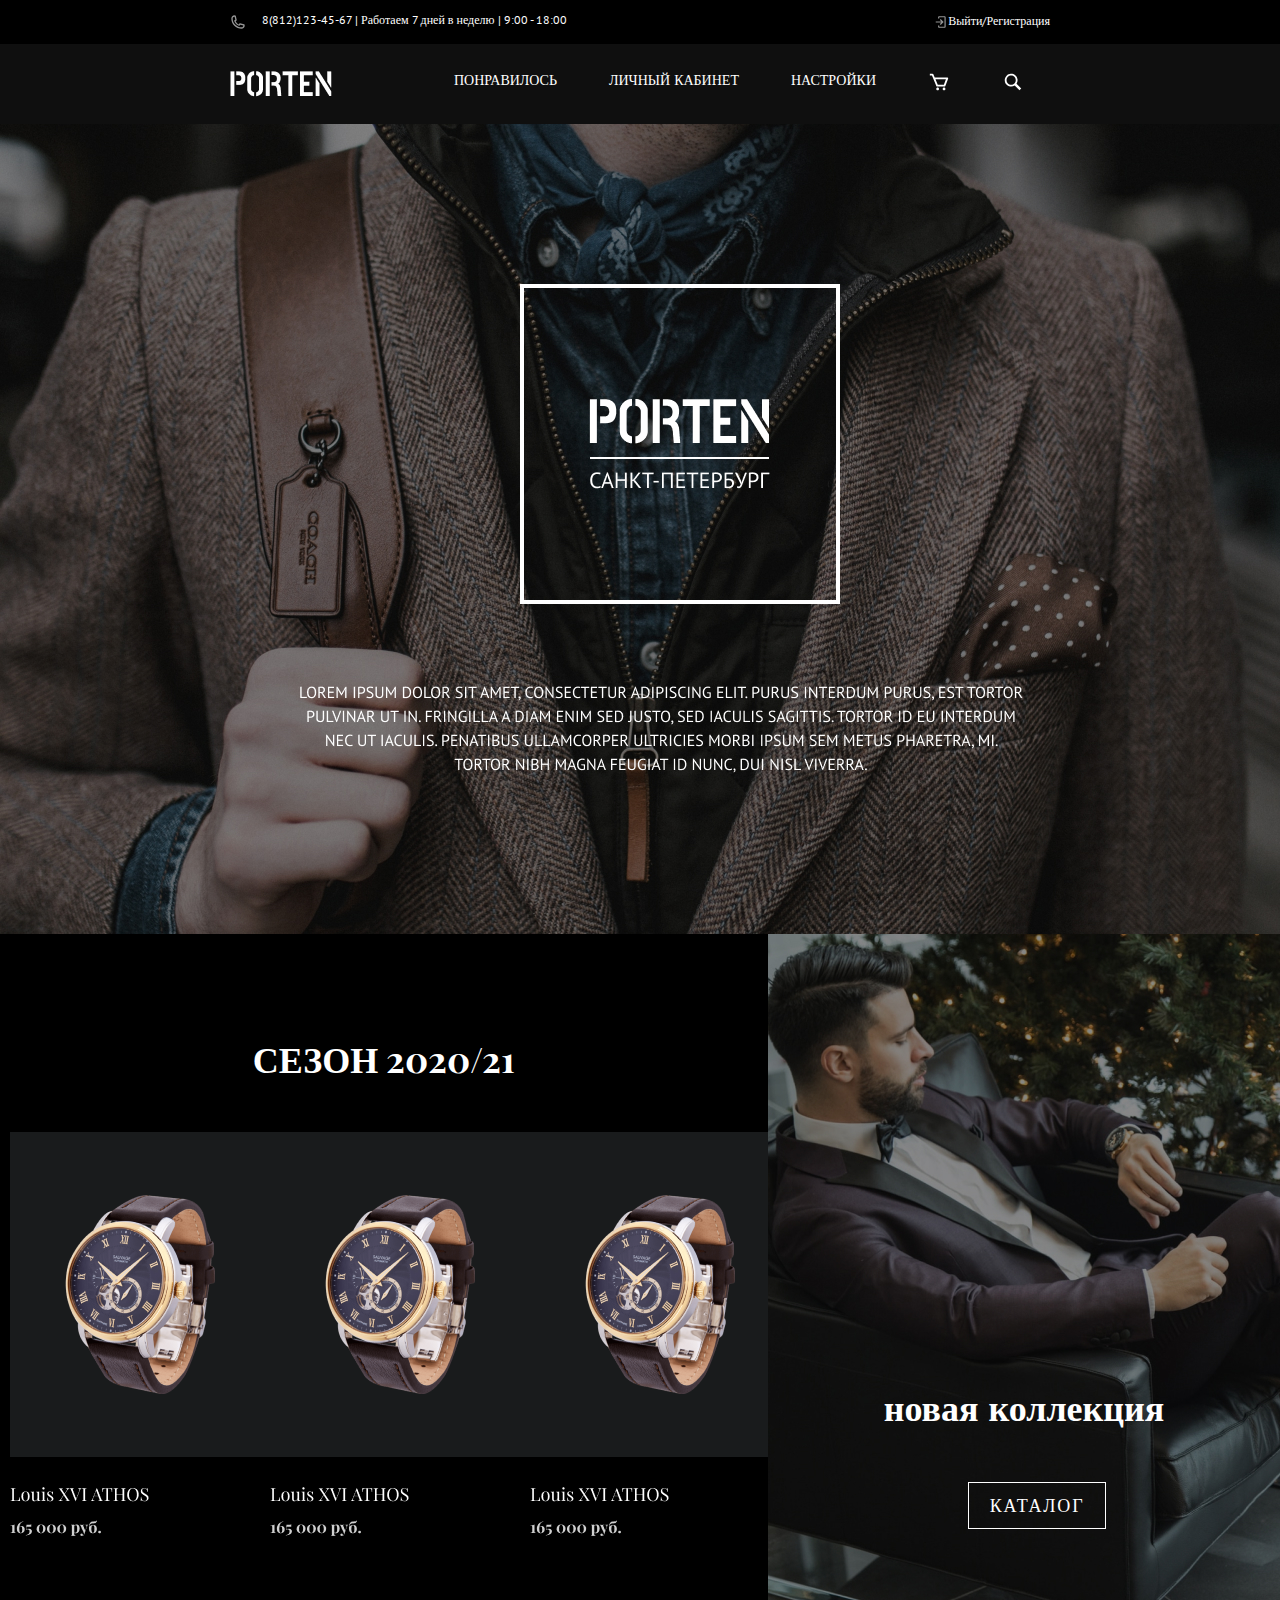
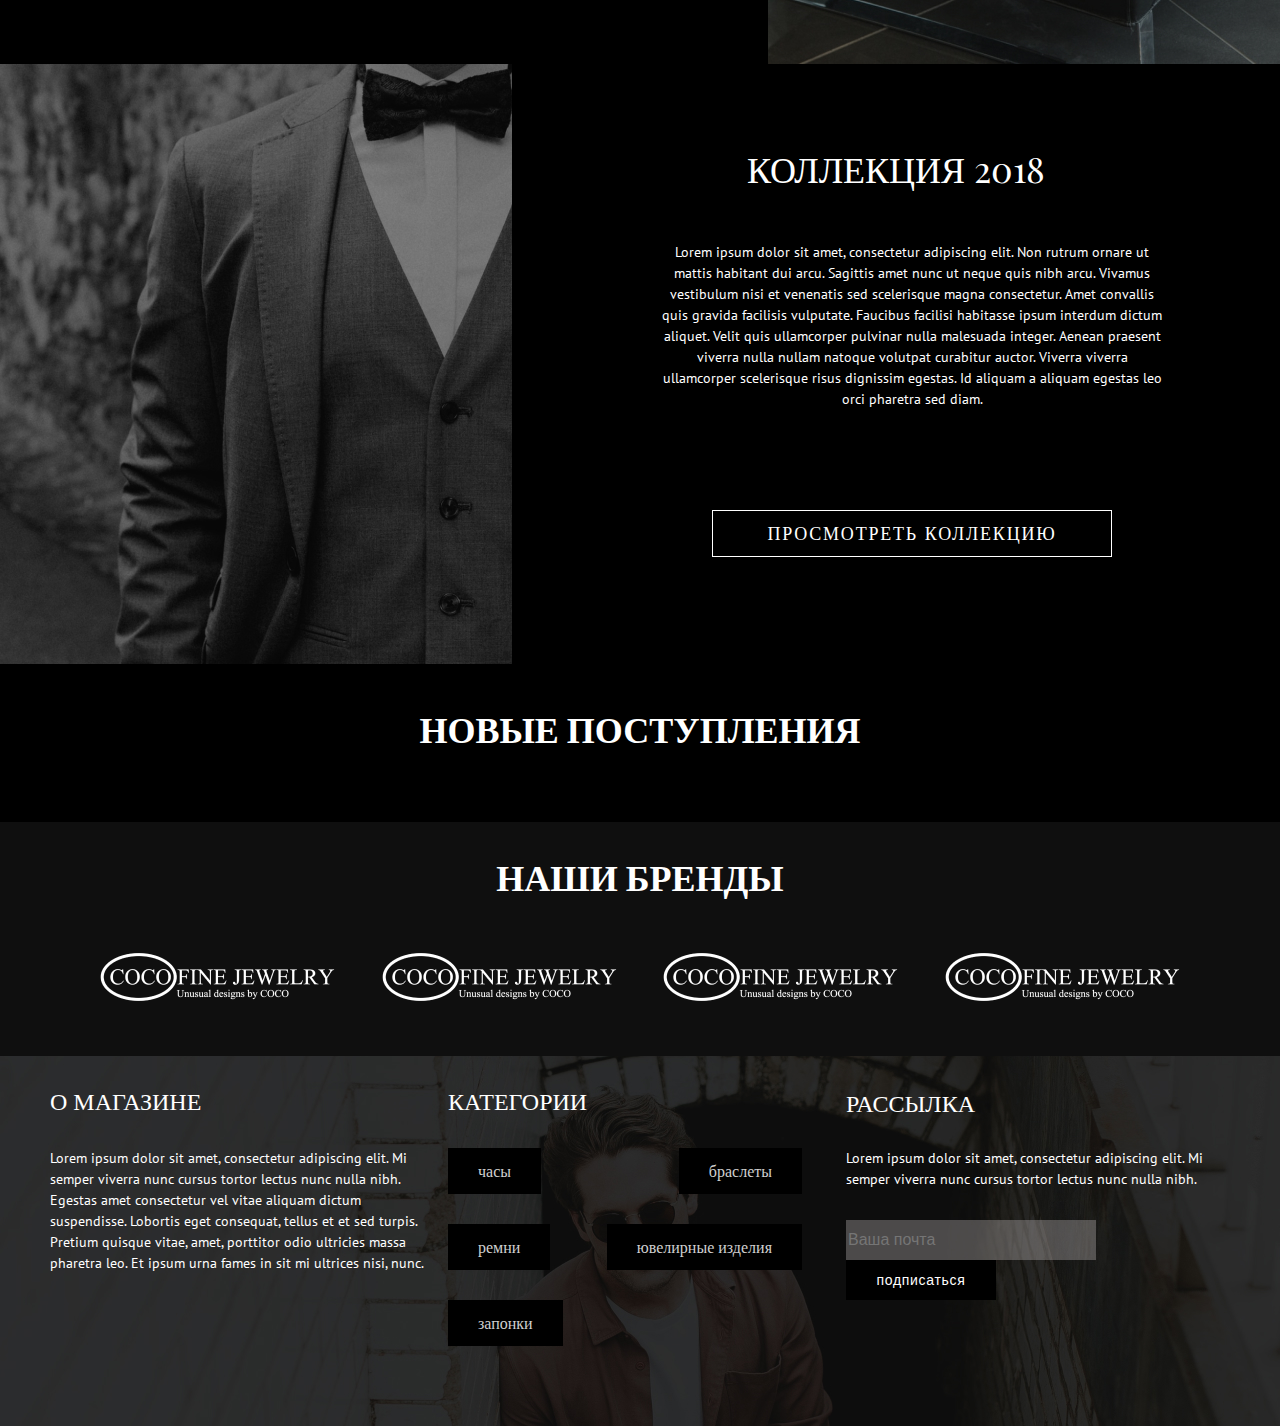
==== commit 6859fa0c: "cart modal refresh" ====
--- a/index.html
+++ b/index.html
@@ -16,8 +16,8 @@
         <div class="header__contakty">
             <div class="phone__number"><img class="ic__phone" src="/img/SVG/eva_phone-outline.svg"
                     alt="Вызов"><span>8(812)123-45-67 | Работаем 7 дней в неделю | 9:00 - 18:00</span></div>
-            <div class="exit__reg"><img src="/img/SVG/ic_exit_reg.svg" alt="Exit"><a href="/auth.html"
-                    class="exit__reg__link">Выйти/Регистрация</a></div>
+            <div class="exit__reg"><img src="/img/SVG/ic_exit_reg.svg" alt="Exit">
+                <a href="#" class="exit__reg__link">Выйти/Регистрация</a></div>
         </div>
         <div class="header__wrapper">
             <div class="header__logo__nav">
@@ -35,8 +35,9 @@
                         <a href="/" class="header__link">Настройки</a>
                     </li>
                     <li class="header__item">
-                        <a href="/" class="header__link">
+                        <a href="/" class="header__link header__cart">
                             <img src="/img/SVG/ic_korzina.svg" alt="Корзина">
+                            <span class="count__prod"></span>
                         </a>
                     </li>
                     <li class="header__item">
@@ -189,7 +190,31 @@
             </div>
         </div>
     </footer>
+    <!-- Modal Cart============================================================================================ -->
+    <div class="modal">
+        <div class="modal__dialog">
+            <div class="modal__content">
+                <form action="#">
+                    <div data-close class="modal__close">&times;</div>
+                    <div class="modal__title">Выбранный товар</div>
+                    <div class="modal__input__count list__products">
+                        <span>Список товаров:</span>
+                        <div class="modal__products">
+                            <span class="item__prodaucts"></span><br>
+                        </div>
+                    </div>
+                    <!-- <input required placeholder="Ваше имя" name="name" type="text" class="modal__input">
+                    <input required placeholder="Ваш номер телефона" name="phone" type="phone" class="modal__input"> -->
+                    <div class="modal__input__count">Количество: <span class="modal__count"></span></div>
+                    <div class="modal__input__sum"> Сумма: <span class="modal__sum"></span> </div>
+                    <button class="btn btn_dark btn_min">Оформить заказ</button>
+                </form>
+            </div>
+        </div>
+    </div>
 </body>
 <script type="module" src="./js/index.js"></script>
+<script type="module" src="./js/services/checkUrl.js"></script>
+<script type="module" src="./js/components/cartForm.js"></script>
 
 </html>--- a/css/style.css
+++ b/css/style.css
@@ -4,8 +4,10 @@
     font-style: normal;
     font-weight: 400;
     src: local(''),
-         url('../fonts/pt-sans-v12-latin-regular.woff2') format('woff2'), /* Chrome 26+, Opera 23+, Firefox 39+ */
-         url('../fonts/pt-sans-v12-latin-regular.woff') format('woff'); /* Chrome 6+, Firefox 3.6+, IE 9+, Safari 5.1+ */
+        url('../fonts/pt-sans-v12-latin-regular.woff2') format('woff2'),
+        /* Chrome 26+, Opera 23+, Firefox 39+ */
+        url('../fonts/pt-sans-v12-latin-regular.woff') format('woff');
+    /* Chrome 6+, Firefox 3.6+, IE 9+, Safari 5.1+ */
 }
 
 /* playfair-display-regular - latin */
@@ -14,30 +16,38 @@
     font-style: normal;
     font-weight: 400;
     src: local(''),
-         url('../fonts/playfair-display-v22-latin-regular.woff2') format('woff2'), /* Chrome 26+, Opera 23+, Firefox 39+ */
-         url('../fonts/playfair-display-v22-latin-regular.woff') format('woff'); /* Chrome 6+, Firefox 3.6+, IE 9+, Safari 5.1+ */
-  }
-  /* playfair-display-700 - latin */
-  @font-face {
+        url('../fonts/playfair-display-v22-latin-regular.woff2') format('woff2'),
+        /* Chrome 26+, Opera 23+, Firefox 39+ */
+        url('../fonts/playfair-display-v22-latin-regular.woff') format('woff');
+    /* Chrome 6+, Firefox 3.6+, IE 9+, Safari 5.1+ */
+}
+
+/* playfair-display-700 - latin */
+@font-face {
     font-family: 'Playfair Display';
     font-style: normal;
     font-weight: 700;
     src: local(''),
-         url('../fonts/playfair-display-v22-latin-700.woff2') format('woff2'), /* Chrome 26+, Opera 23+, Firefox 39+ */
-         url('../fonts/playfair-display-v22-latin-700.woff') format('woff'); /* Chrome 6+, Firefox 3.6+, IE 9+, Safari 5.1+ */
-  }
+        url('../fonts/playfair-display-v22-latin-700.woff2') format('woff2'),
+        /* Chrome 26+, Opera 23+, Firefox 39+ */
+        url('../fonts/playfair-display-v22-latin-700.woff') format('woff');
+    /* Chrome 6+, Firefox 3.6+, IE 9+, Safari 5.1+ */
+}
 
 html {
     box-sizing: border-box;
 }
-*, *::before, *::after {
+
+*,
+*::before,
+*::after {
     box-sizing: inherit;
 }
 
 body {
     font-family: 'PT Sans';
     font-style: normal;
-    font-weight: 400;  
+    font-weight: 400;
 }
 
 /* =========== Header style START=========== */
@@ -129,7 +139,7 @@
     padding: 26px;
 }
 
-.header__item:hover{
+.header__item:hover {
     transition: 1s;
     background: rgba(201, 196, 196, 0.137);
     color: black;
@@ -156,34 +166,34 @@
 
 /* =========== Main style START=========== */
 
-.section__1{
+.section__1 {
     height: 810px;
     background: url(../img/SVG/Rectangle\ 3.jpg) no-repeat center;
     background-size: cover;
 }
 
-.logo__main__section__1{
+.logo__main__section__1 {
     padding-left: 520px;
     padding-top: 160px;
 }
 
-.text__main__section__1{
+.text__main__section__1 {
     padding-top: 80px;
     padding-left: 300px;
 }
 
-.wrapper__section__2{
+.wrapper__section__2 {
     display: flex;
     height: 730px;
 }
 
-.new__season{
+.new__season {
     height: 730px;
     width: 60%;
     background-color: black;
 }
 
-.text__new__season{
+.text__new__season {
     font-family: Playfair Display;
     font-style: normal;
     font-weight: bold;
@@ -195,19 +205,19 @@
     padding-top: 100px;
 }
 
-.cards__new__season{
+.cards__new__season {
     display: flex;
     justify-content: space-between;
     margin: 50px 10px 0 10px;
 }
 
-.new__colection{
+.new__colection {
     height: 730px;
     width: 40%;
     background: url(../img/SVG/bg_new_collection.jpg) no-repeat;
 }
 
-.text__new__colection{
+.text__new__colection {
     font-family: PT Sans;
     font-weight: bold;
     font-size: 36px;
@@ -217,7 +227,7 @@
     padding-top: 450px;
 }
 
-.btn__new__colection{
+.btn__new__colection {
     margin-left: 200px;
     margin-top: 50px;
     width: 138px;
@@ -235,30 +245,30 @@
     background-color: transparent;
 }
 
-.btn__new__colection:hover{
+.btn__new__colection:hover {
     /* opacity: .75; */
     cursor: pointer;
     transition: 0.5s;
-    background: rgba(201, 196, 196, 0.137);
+    background: rgba(201, 196, 196, 0.322);
     /* color: black; */
 }
 
-.wrapper__section__3{
+.wrapper__section__3 {
     display: flex;
     height: 600px;
 }
 
-.simpl__image{
+.simpl__image {
     background: url(/img/SVG/bg_simpl_image.jpg) no-repeat center;
     width: 40%;
 }
 
-.old__colection{
+.old__colection {
     background-color: black;
     width: 60%;
 }
 
-.old__colection__header{
+.old__colection__header {
     font-family: Playfair Display;
     font-style: normal;
     font-weight: normal;
@@ -270,7 +280,7 @@
     padding-top: 80px;
 }
 
-.old__colection__text{
+.old__colection__text {
     font-family: PT Sans;
     font-style: normal;
     font-weight: normal;
@@ -283,7 +293,7 @@
     margin-left: 150px;
 }
 
-.btn__old__colection{
+.btn__old__colection {
     margin-left: 200px;
     margin-top: 100px;
     width: 400px;
@@ -301,18 +311,19 @@
     background-color: transparent;
 }
 
-.btn__old__colection:hover{
+.btn__old__colection:hover {
     /* opacity: .75; */
     cursor: pointer;
     transition: 0.5s;
-    background: rgba(201, 196, 196, 0.137);
-}
-
-.section__4{
+    background: rgba(201, 196, 196, 0.322);
+    /* color: black; */
+}
+
+.section__4 {
     background-color: black;
 }
 
-.new__arrivals__header{
+.new__arrivals__header {
     font-family: Playfair Display;
     font-style: normal;
     font-weight: bold;
@@ -324,7 +335,7 @@
     padding-top: 40px;
 }
 
-.new__arrivals__cards{
+.new__arrivals__cards {
     display: flex;
     justify-content: space-between;
     flex-wrap: wrap;
@@ -334,11 +345,11 @@
     padding-bottom: 30px;
 }
 
-.section__5{
+.section__5 {
     background-color: #0F0F0F;
 }
 
-.our__brends__header{
+.our__brends__header {
     font-family: Playfair Display;
     font-style: normal;
     font-weight: bold;
@@ -348,10 +359,10 @@
     text-transform: uppercase;
     color: white;
     padding-top: 30px;
-    
-}
-
-.our__brends{
+
+}
+
+.our__brends {
     display: flex;
     justify-content: space-between;
     width: 1100px;
@@ -362,19 +373,19 @@
 
 /* =========== Footer style START=========== */
 
-.footer{
+.footer {
     display: flex;
     justify-content: space-between;
     background: url(../img/SVG/bg_footer.jpg) no-repeat center;
     padding-bottom: 50px;
 }
 
-.footer__shop__info{
+.footer__shop__info {
     width: 30%;
     margin-left: 50px;
 }
 
-.shop__info__header{
+.shop__info__header {
     font-style: normal;
     font-weight: normal;
     font-size: 24px;
@@ -384,7 +395,7 @@
     padding-top: 30px;
 }
 
-.shop__info__text{
+.shop__info__text {
     font-family: PT Sans;
     font-style: normal;
     font-weight: normal;
@@ -394,11 +405,11 @@
     padding-top: 30px;
 }
 
-.footer__category{
+.footer__category {
     width: 30%;
 }
 
-.footer__category__header{
+.footer__category__header {
     font-style: normal;
     font-weight: normal;
     font-size: 24px;
@@ -408,39 +419,39 @@
     padding-top: 30px;
 }
 
-.footer__category__links{
-    display: flex;
-    /* justify-content: space-between; */
+.footer__category__links {
+    display: flex;
+    justify-content: space-between;
     flex-wrap: wrap;
     padding-right: 10px;
     padding-top: 30px;
 }
 
-.footer__category__item{
+.footer__category__item {
     /* border: 1px solid black; */
     background-color: black;
-    padding: 10px;
+    padding: 15px 30px 15px 30px;
     margin-right: 20px;
     margin-bottom: 30px;
 }
 
-.footer__category__item:hover{
+.footer__category__item:hover {
     transition: 0.5s;
     background: rgba(201, 196, 196, 0.137);
     color: black;
 }
 
-.footer__category__link{
+.footer__category__link {
     text-decoration: none;
     color: #D0D0D0;
 }
 
-.footer__mailing{
+.footer__mailing {
     width: 30%;
     margin-right: 50px;
 }
 
-.footer__mailing__header{
+.footer__mailing__header {
     font-family: Playfair Display;
     font-style: normal;
     font-weight: normal;
@@ -451,7 +462,7 @@
     padding-top: 30px;
 }
 
-.footer__mailing__text{
+.footer__mailing__text {
     font-family: PT Sans;
     font-style: normal;
     font-weight: normal;
@@ -461,11 +472,11 @@
     padding-top: 30px;
 }
 
-.footer__mailing__form{
-    padding-top: 30px;
-}
-
-input[type="text"]{
+.footer__mailing__form {
+    padding-top: 30px;
+}
+
+input[type="text"] {
     width: 250px;
     height: 40px;
     font-size: 16px;
@@ -475,7 +486,7 @@
 
 }
 
-.btn__input{
+.btn__input {
     padding: 5px;
     height: 40px;
     width: 150px;
@@ -486,19 +497,140 @@
     line-height: 150%;
     letter-spacing: 0.05em;
     color: #FFFFFF;
-    background-color:black;
+    background-color: black;
     border: none;
     cursor: pointer;
 }
 
-.btn__input:hover{
+.btn__input:hover {
     transition: 1s;
     background: rgba(201, 196, 196, 0.336);
     color: black;
 }
 
-
-
-
-
-
+.modal {
+    position: fixed;
+    top: 0;
+    left: 0;
+    z-index: 1050;
+    display: none;
+    width: 100%;
+    height: 100%;
+    overflow: hidden;
+    background-color: rgba(0, 0, 0, .5)
+}
+
+.modal__dialog {
+    max-width: 500px;
+    margin: 40px auto
+}
+
+.modal__content {
+    position: relative;
+    width: 100%;
+    padding: 40px;
+    background-color: rgb(139, 130, 130);
+    border: 1px solid rgba(0, 0, 0, .2);
+    border-radius: 4px;
+    max-height: 80vh;
+    overflow-y: auto
+}
+
+.modal__close {
+    position: absolute;
+    top: 8px;
+    right: 14px;
+    font-size: 30px;
+    color: #000;
+    opacity: .5;
+    font-weight: 700;
+    border: none;
+    background-color: transparent;
+    cursor: pointer
+}
+
+.modal__title {
+    text-align: center;
+    font-size: 22px;
+    text-transform: uppercase
+}
+
+.modal__input__count,
+.modal__input__sum {
+    display: block;
+    margin: 20px auto 20px auto;
+    width: 280px;
+    height: 50px;
+    background: rgb(95, 92, 92);
+    box-shadow: 0 4px 15px rgba(0, 0, 0, .2);
+    border: none;
+    font-size: 18px;
+    text-align: center;
+    padding: 0 20px;
+    outline: 0;
+    font-family: PT Sans;
+    font-style: normal;
+    font-weight: normal;
+    font-size: 18px;
+    line-height: 23px;
+    text-align: center;
+    letter-spacing: 0.1em;
+    text-transform: uppercase;
+}
+
+.list__products {
+    height: auto;
+}
+
+.modal .btn {
+    display: block;
+    width: 280px;
+    margin: 0 auto
+}
+
+.btn {
+    margin-left: 200px;
+    margin-top: 100px;
+    width: 400px;
+    height: 47px;
+    font-family: PT Sans;
+    font-style: normal;
+    font-weight: normal;
+    font-size: 18px;
+    line-height: 23px;
+    text-align: center;
+    letter-spacing: 0.1em;
+    text-transform: uppercase;
+    border: 1px solid black;
+    color: black;
+    background-color: transparent;
+}
+
+.btn:hover {
+    transition: 1s;
+    background: rgba(201, 196, 196, 0.842);
+    color: black;
+}
+
+.show {
+    display: block
+}
+
+.hide {
+    display: none
+}
+
+.fade {
+    animation-name: fade;
+    animation-duration: 1.5s;
+}
+
+@keyframes fade {
+    from {
+        opacity: 0.1;
+    }
+
+    to {
+        opacity: 1;
+    }
+}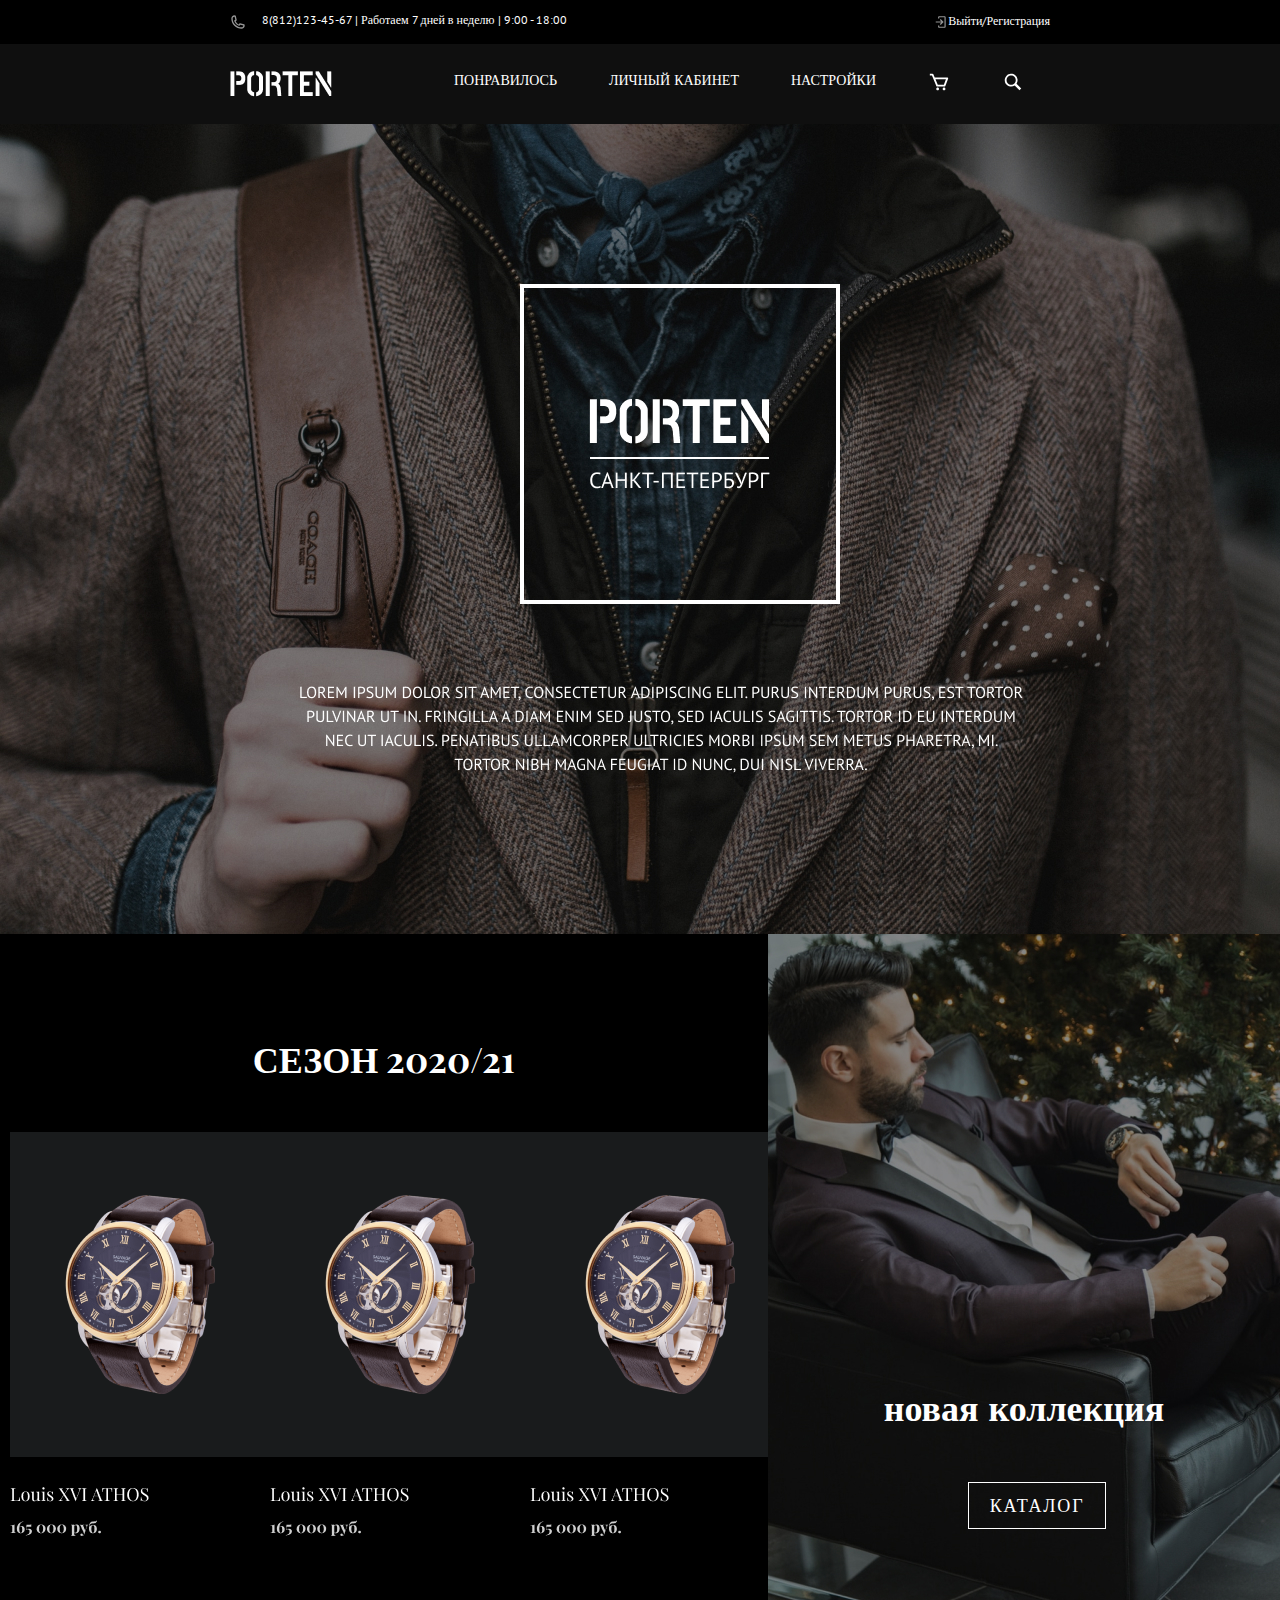
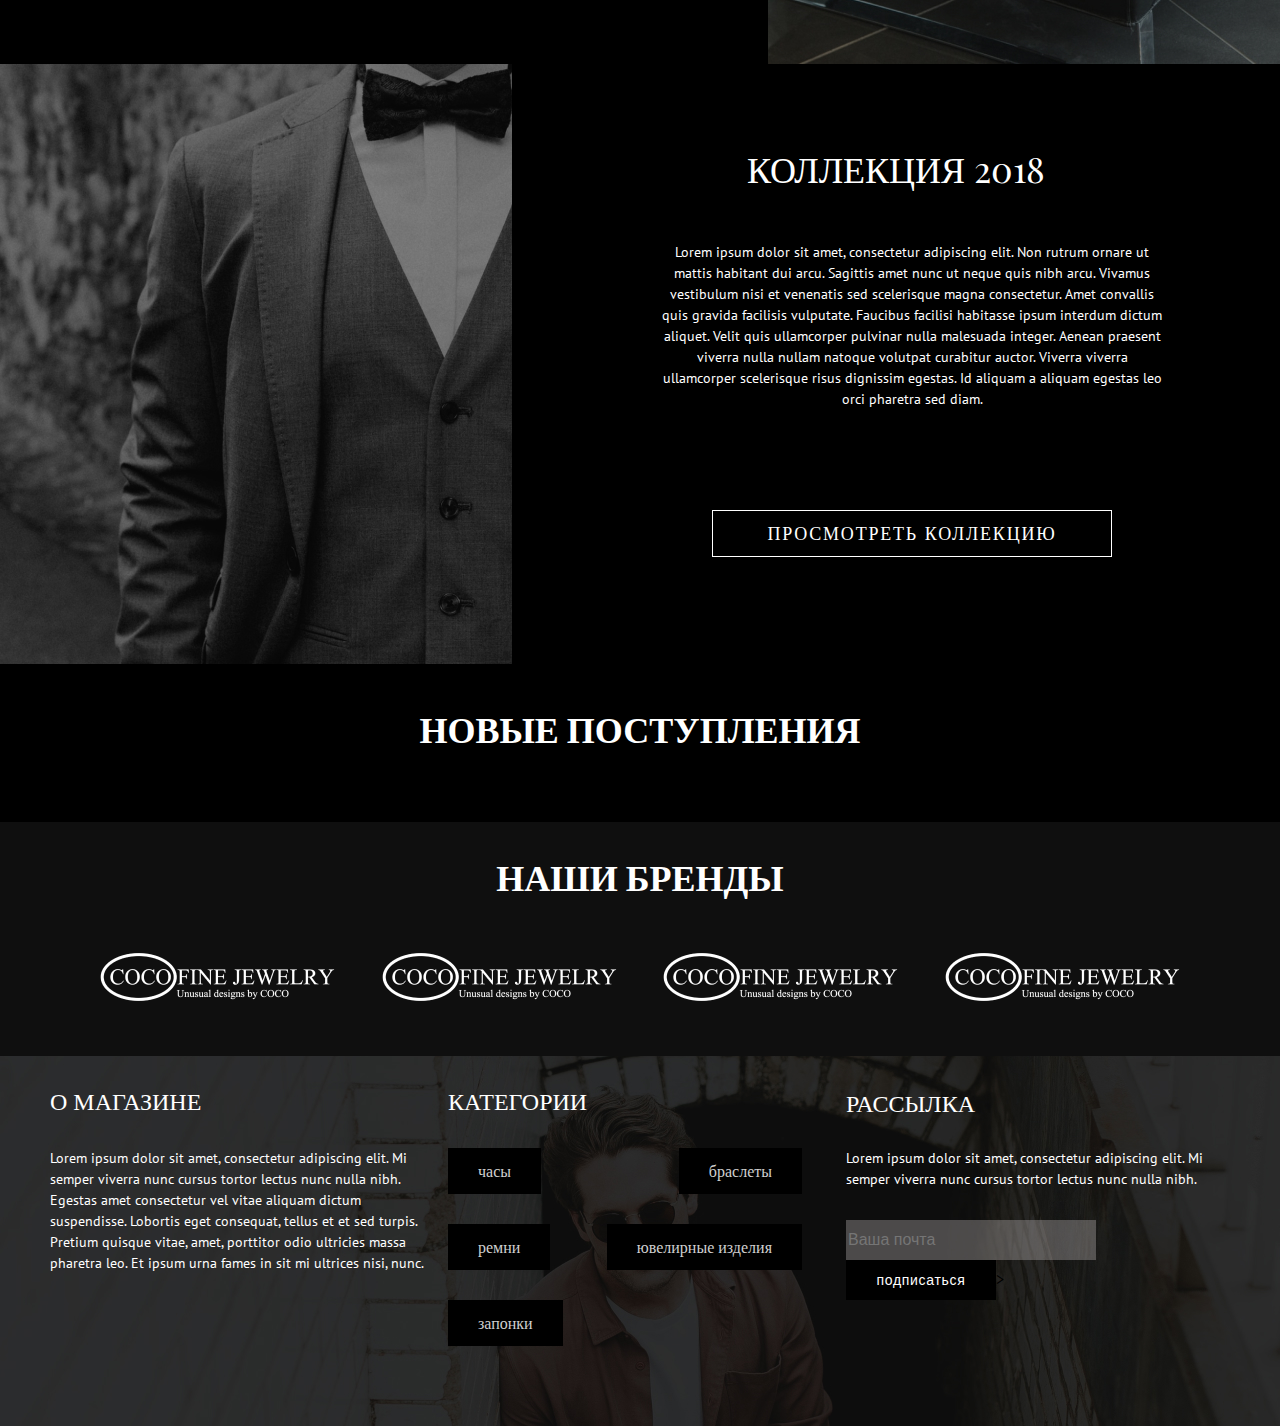
==== commit c3371906: "modified modal & add subscribeForm" ====
--- a/index.html
+++ b/index.html
@@ -183,9 +183,10 @@
                 nunc nulla nibh.
             </div>
             <div class="footer__mailing__form">
-                <form>
-                    <input class="window__input" type="text" name="mail" placeholder="Ваша почта">
-                    <input class="btn__input" type="submit" name="submit" value="подписаться">
+                <form class="form__subscribe">
+                    <input class="window__input window__input__subscribe" type="text" name="mail"
+                        placeholder="Ваша почта">
+                    <button class="btn__input btn__subscribe" type="submit" name="submit">подписаться</button>>
                 </form>
             </div>
         </div>
@@ -194,7 +195,7 @@
     <div class="modal">
         <div class="modal__dialog">
             <div class="modal__content">
-                <form action="#">
+                <form class="form__modal" action="#">
                     <div data-close class="modal__close">&times;</div>
                     <div class="modal__title">Выбранный товар</div>
                     <div class="modal__input__count list__products">
@@ -203,11 +204,13 @@
                             <span class="item__prodaucts"></span><br>
                         </div>
                     </div>
-                    <!-- <input required placeholder="Ваше имя" name="name" type="text" class="modal__input">
-                    <input required placeholder="Ваш номер телефона" name="phone" type="phone" class="modal__input"> -->
                     <div class="modal__input__count">Количество: <span class="modal__count"></span></div>
-                    <div class="modal__input__sum"> Сумма: <span class="modal__sum"></span> </div>
-                    <button class="btn btn_dark btn_min">Оформить заказ</button>
+                    <div class="modal__input__sum"> Сумма: <span class="modal__sum"></span></div>
+                    <input class="modal__input__phone input-number" required placeholder="Номер телефона" type="text"
+                        class="modal__input">
+                    <input class="modal__input__name input-name" required placeholder="Имя" type="text"
+                        class="modal__input">
+                    <button class="btn btn_dark btn_min btn__modal">Оформить заказ</button>
                 </form>
             </div>
         </div>
@@ -216,5 +219,6 @@
 <script type="module" src="./js/index.js"></script>
 <script type="module" src="./js/services/checkUrl.js"></script>
 <script type="module" src="./js/components/cartForm.js"></script>
+<script type="module" src="./js/components/subscribeForm.js"></script>
 
 </html>--- a/css/style.css
+++ b/css/style.css
@@ -556,7 +556,9 @@
 }
 
 .modal__input__count,
-.modal__input__sum {
+.modal__input__sum,
+.modal__input__phone,
+.modal__input__name {
     display: block;
     margin: 20px auto 20px auto;
     width: 280px;
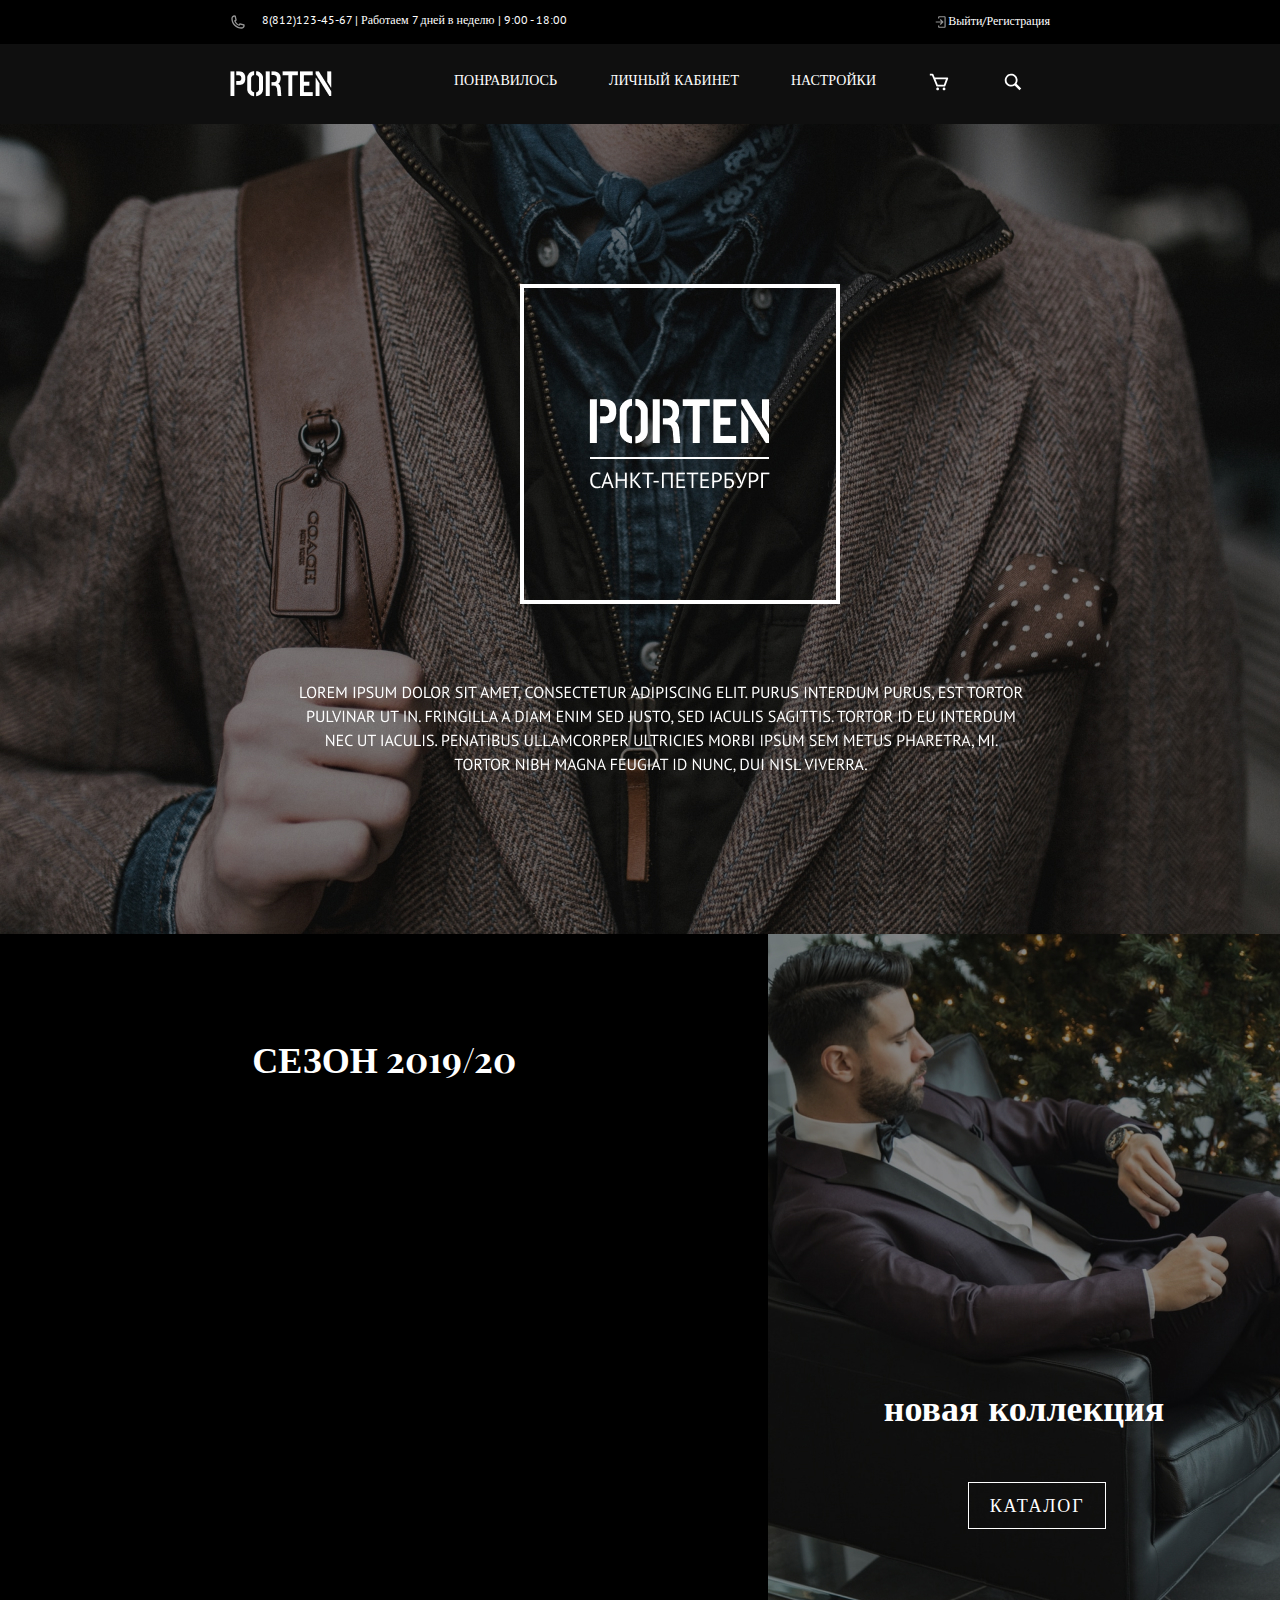
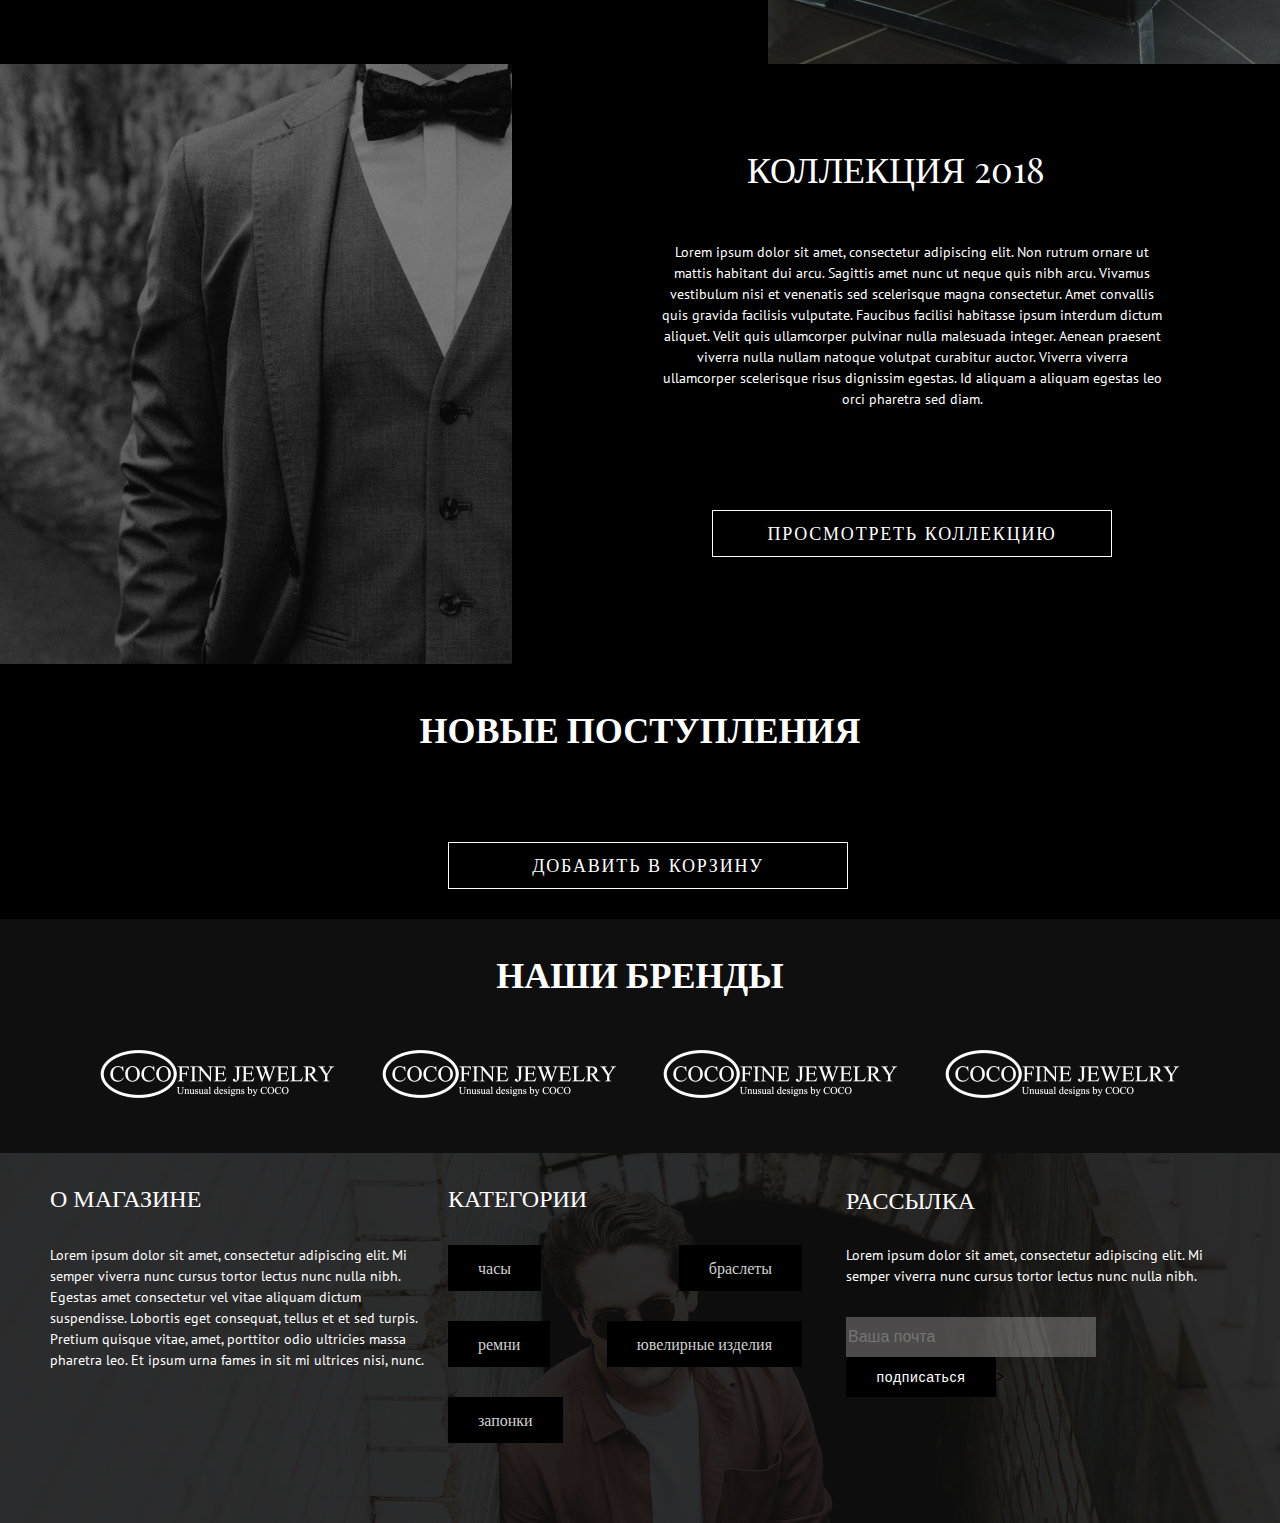
==== commit 2efa181b: "start pagination, add slider" ====
--- a/index.html
+++ b/index.html
@@ -62,9 +62,13 @@
         <section class="section__2">
             <div class="wrapper__section__2">
                 <div class="new__season">
-                    <div class="text__new__season">СЕЗОН 2020/21</div>
-                    <div class="cards__new__season">
-                        <div class="card__new__season">
+                    <div class="text__new__season">СЕЗОН 2019/20</div>
+                    <div class="pagination" style="text-align: center;margin-top: 10px;">
+
+                    </div>
+                    <div class="cards__old__season">
+
+                        <!-- <div class="card__new__season">
                             <img src="/img/SVG/new_season_card.png" alt="Card">
                         </div>
                         <div class="card__new__season">
@@ -72,7 +76,8 @@
                         </div>
                         <div class="card__new__season">
                             <img src="/img/SVG/new_season_card.png" alt="Card">
-                        </div>
+                        </div> -->
+
                     </div>
                 </div>
                 <div class="new__colection">
@@ -126,6 +131,9 @@
                 <div class="new__arrivals__card">
                     <img src="/img/SVG/new_season_card.png" alt="">
                 </div> -->
+            </div>
+            <div>
+                <button class="btn__slider">Добавить в корзину</button>
             </div>
         </section>
         <section class="section__5">
--- a/css/style.css
+++ b/css/style.css
@@ -32,6 +32,88 @@
         /* Chrome 26+, Opera 23+, Firefox 39+ */
         url('../fonts/playfair-display-v22-latin-700.woff') format('woff');
     /* Chrome 6+, Firefox 3.6+, IE 9+, Safari 5.1+ */
+}
+
+@import url('https://fonts.googleapis.com/css?family=Muli&display=swap');
+
+* {
+    box-sizing: border-box;
+}
+
+.name {
+    color: #2a068f;
+}
+
+.price {
+    color: #2a068f;
+    top: 20px
+}
+
+.new__arrivals__cards {
+    width: 1200px !important;
+}
+
+.container {
+    width: 100%;
+    display: flex;
+    padding: 0 20px;
+}
+
+.slide {
+    height: 80vh;
+    border-radius: 20px;
+    margin: 10px;
+    cursor: pointer;
+    color: #fff;
+    flex: 1;
+    background-size: cover;
+    background-position: center;
+    background-repeat: no-repeat;
+    position: relative;
+    transition: all 500ms ease-in-out;
+}
+
+.btn__slider {
+    margin-left: 35%;
+    margin-top: 20px;
+    margin-bottom: 30px;
+    width: 400px;
+    height: 47px;
+    font-family: PT Sans;
+    font-style: normal;
+    font-weight: normal;
+    font-size: 18px;
+    line-height: 23px;
+    text-align: center;
+    letter-spacing: 0.1em;
+    text-transform: uppercase;
+    border: 1px solid white;
+    color: white;
+    background-color: transparent;
+}
+
+.btn__slider:hover {
+    cursor: pointer;
+    transition: 0.5s;
+    background: rgba(201, 196, 196, 0.322);
+}
+
+.slide h3 {
+    position: absolute;
+    font-size: 24px;
+    bottom: 20px;
+    left: 20px;
+    margin: 0;
+    opacity: 0;
+}
+
+.slide.active {
+    flex: 10;
+}
+
+.slide.active h3 {
+    opacity: 1;
+    transition: opacity 0.3s ease-in 0.4s;
 }
 
 html {
@@ -205,10 +287,12 @@
     padding-top: 100px;
 }
 
-.cards__new__season {
-    display: flex;
+.cards__old__season {
+    display: flex;
+    flex-wrap: wrap;
     justify-content: space-between;
     margin: 50px 10px 0 10px;
+
 }
 
 .new__colection {
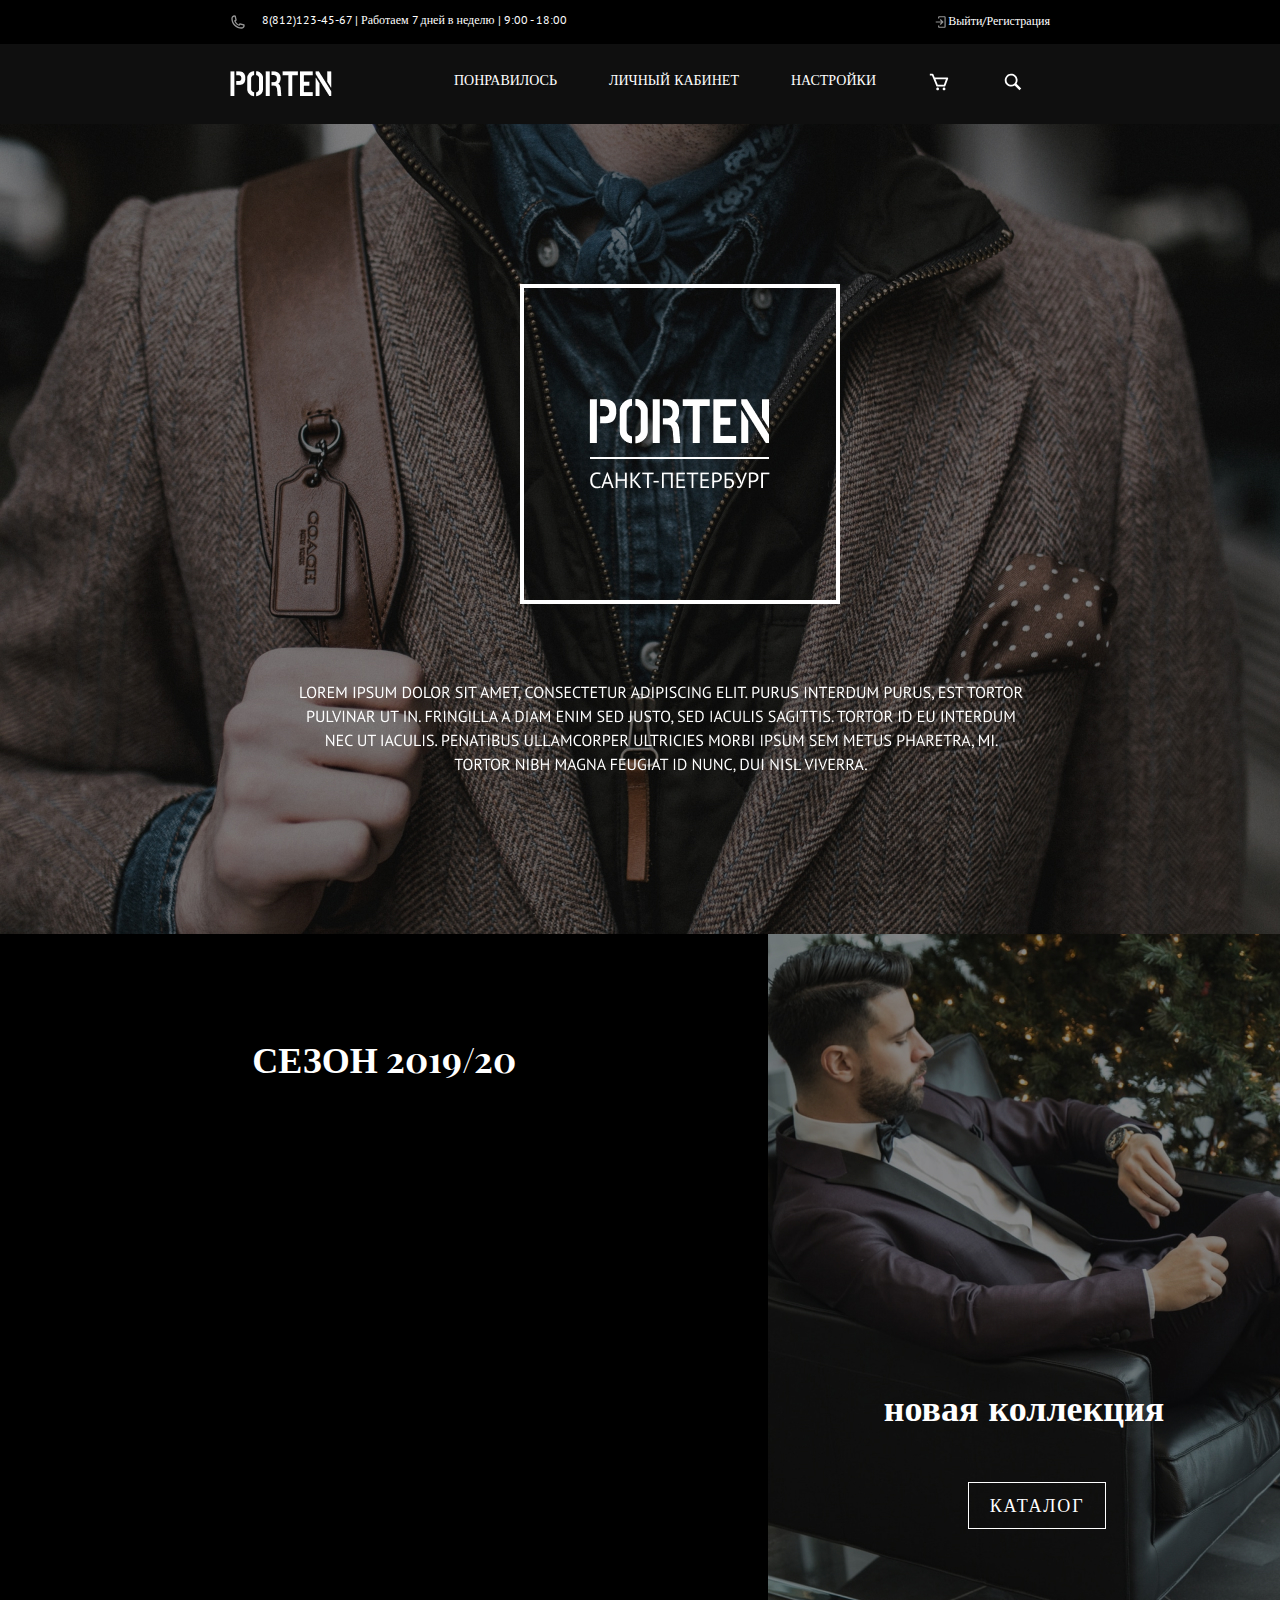
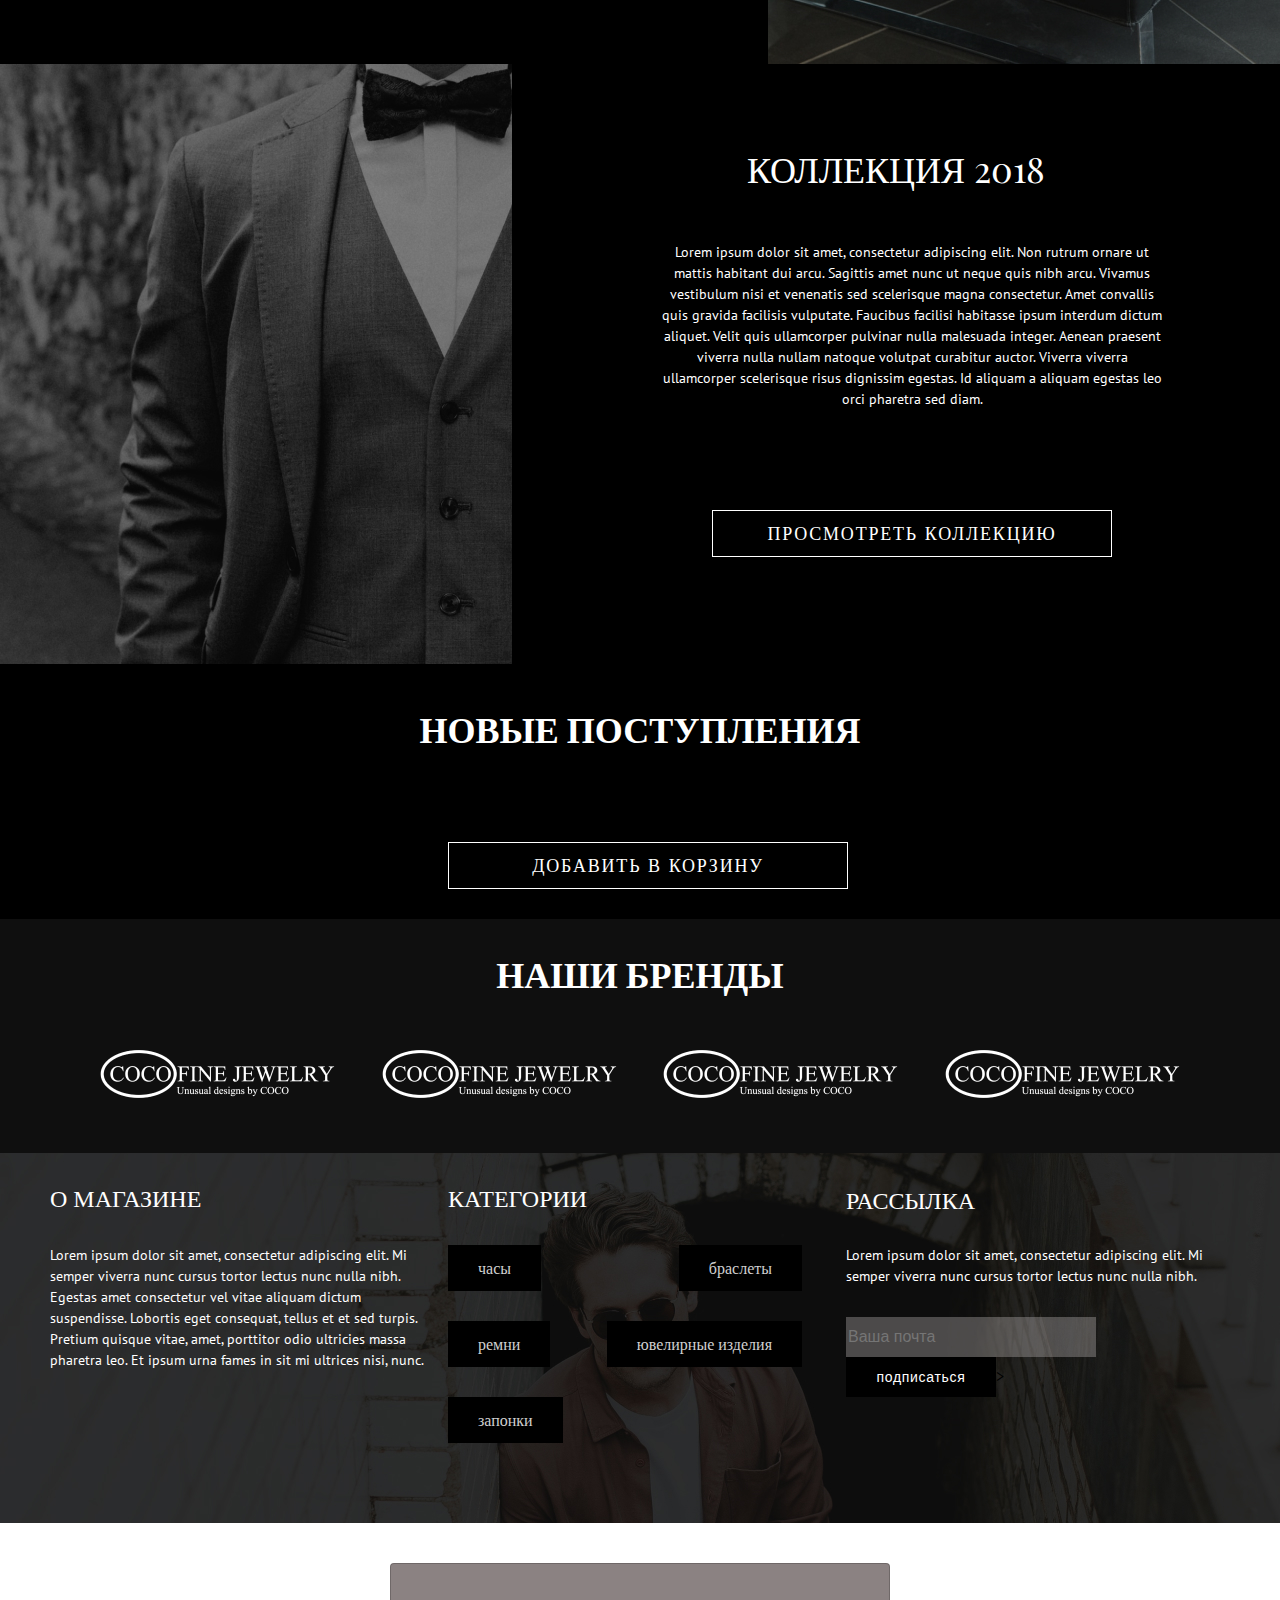
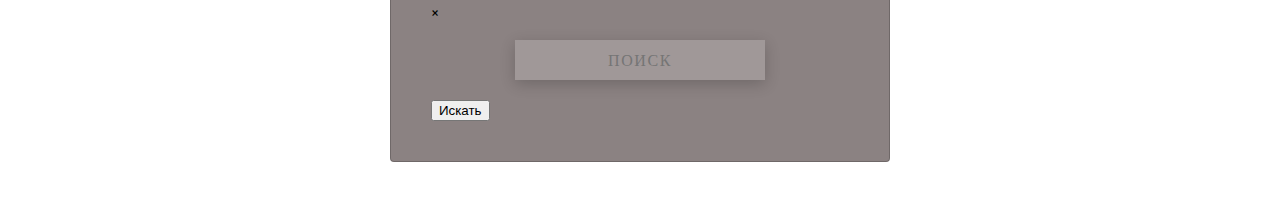
==== commit 17347b3a: "add search modal" ====
--- a/index.html
+++ b/index.html
@@ -40,7 +40,7 @@
                             <span class="count__prod"></span>
                         </a>
                     </li>
-                    <li class="header__item">
+                    <li class="header__item search__item">
                         <a href="/" class="header__link">
                             <img src="/img/SVG/ic_search.svg" alt="Поиск">
                         </a>
@@ -223,10 +223,25 @@
             </div>
         </div>
     </div>
+    <!-- Modal search -------------------------------------------------------------------------------------->
+    <div class="modal__search">
+        <div class="modal__dialog">
+            <div class="modal__content">
+                <div data-close class="modal__search__close">&times;</div>
+                <input class="modal__input__phone input-number search__product" placeholder="Поиск" type="text"
+                    class="modal__input">
+                <div class="search__result">
+
+                </div>
+                <button class="btn__search">Искать</button>
+            </div>
+        </div>
+    </div>
 </body>
 <script type="module" src="./js/index.js"></script>
 <script type="module" src="./js/services/checkUrl.js"></script>
 <script type="module" src="./js/components/cartForm.js"></script>
 <script type="module" src="./js/components/subscribeForm.js"></script>
+<script type="module" src="js/components/search.js"></script>
 
 </html>